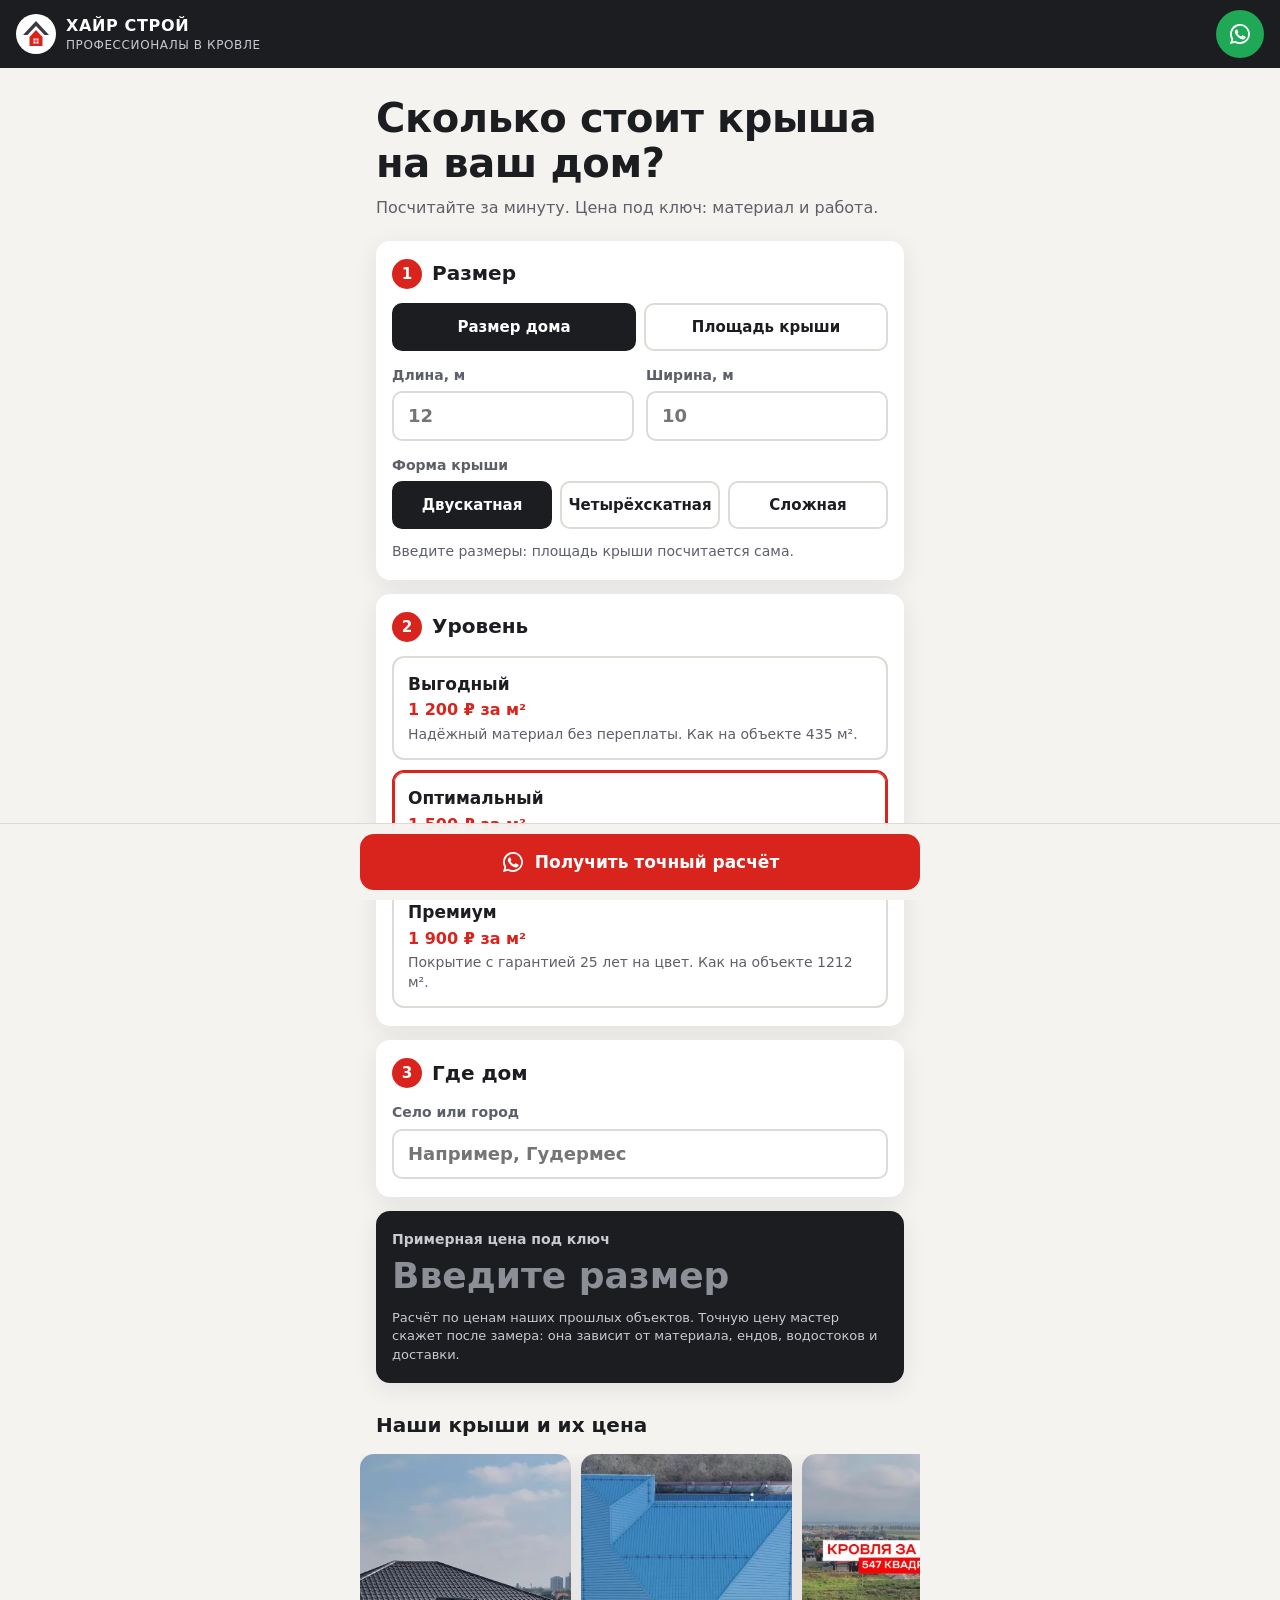
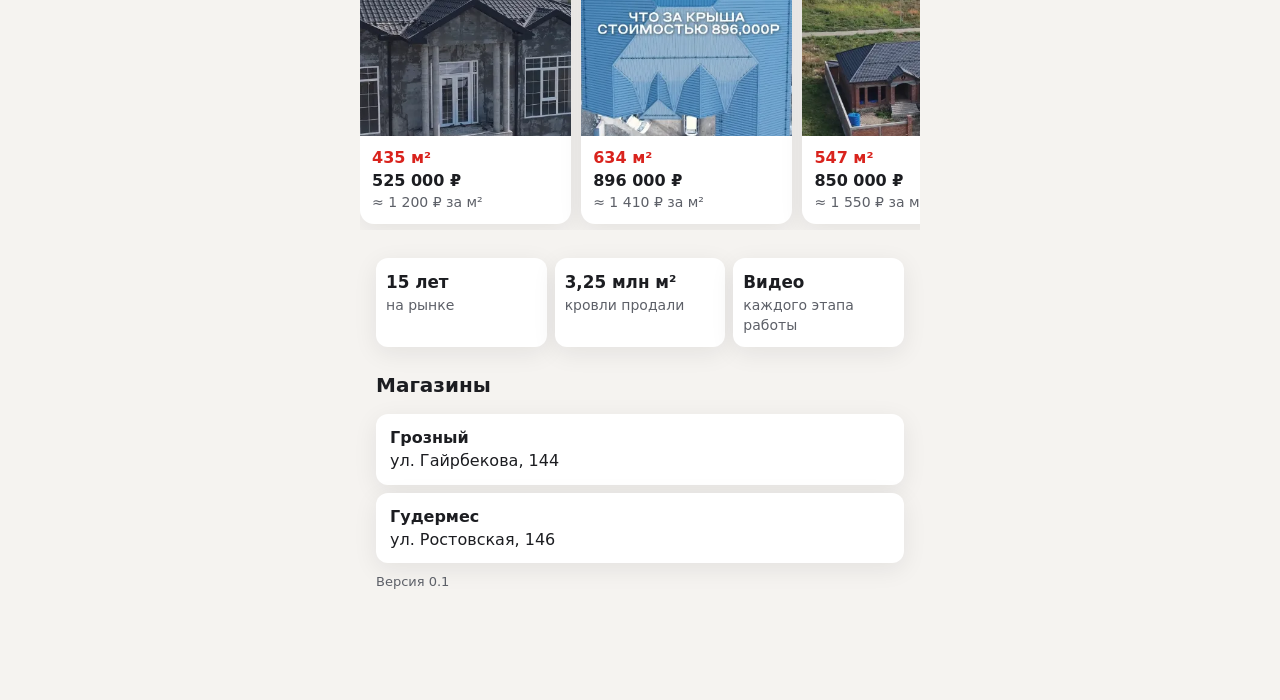
==== index.html @ 8e2d1c78 "0.1: калькулятор кровли Выложено скриптом выложить-сайт.py" ====
<!doctype html>
<html lang="ru">
<head>
<meta charset="utf-8">
<meta name="viewport" content="width=device-width, initial-scale=1, viewport-fit=cover">
<meta name="robots" content="noindex, nofollow">
<title>Сколько стоит крыша · Хайр-Строй</title>
<meta name="description" content="Посчитайте кровлю под ключ за минуту. Хайр-Строй, Грозный и Гудермес.">
<meta name="theme-color" content="#1c1d21">
<link rel="icon" href="img/znak.svg" type="image/svg+xml">
<link rel="stylesheet" href="css/tokens.css">
<link rel="stylesheet" href="css/style.css">
<script type="module" src="js/app.js"></script>
</head>
<body>
<header class="shapka">
  <a class="logo" href="https://www.instagram.com/hayrstroy/" aria-label="Хайр-Строй в Instagram">
    <img src="img/znak.svg" alt="" width="40" height="40">
    <span><b>ХАЙР СТРОЙ</b><small>профессионалы в кровле</small></span>
  </a>
  <a class="wa-mini" id="waMini" href="https://wa.me/79679550202" aria-label="Написать в WhatsApp">
    <svg viewBox="0 0 24 24" aria-hidden="true"><use href="#ikon-wa"/></svg>
  </a>
</header>

<main>
  <section class="vstup">
    <h1>Сколько стоит крыша на&nbsp;ваш дом?</h1>
    <p>Посчитайте за минуту. Цена под ключ: материал и работа.</p>
  </section>

  <section class="shag" aria-labelledby="h1s">
    <h2 id="h1s"><i>1</i> Размер</h2>
    <div class="vybor" role="radiogroup" aria-label="Что вы знаете">
      <button type="button" class="knopka-vybor" data-rezhim="dom" aria-pressed="true">Размер дома</button>
      <button type="button" class="knopka-vybor" data-rezhim="krysha" aria-pressed="false">Площадь крыши</button>
    </div>

    <div id="poDomu">
      <div class="polya">
        <label>Длина, м<input id="dlina" inputmode="decimal" autocomplete="off" placeholder="12"></label>
        <label>Ширина, м<input id="shirina" inputmode="decimal" autocomplete="off" placeholder="10"></label>
      </div>
      <p class="metka">Форма крыши</p>
      <div class="vybor tri" id="formy" role="radiogroup" aria-label="Форма крыши"></div>
    </div>

    <div id="poKryshe" hidden>
      <label>Площадь крыши, м²<input id="ploshchad" inputmode="decimal" autocomplete="off" placeholder="200"></label>
    </div>
    <p class="podskazka" id="itogM2">Введите размеры: площадь крыши посчитается сама.</p>
  </section>

  <section class="shag" aria-labelledby="h2s">
    <h2 id="h2s"><i>2</i> Уровень</h2>
    <div class="urovni" id="urovni" role="radiogroup" aria-label="Уровень кровли"></div>
  </section>

  <section class="shag" aria-labelledby="h3s">
    <h2 id="h3s"><i>3</i> Где дом</h2>
    <label>Село или город<input id="mesto" autocomplete="address-level2" placeholder="Например, Гудермес"></label>
  </section>

  <section class="itog" id="itog" aria-live="polite">
    <p class="metka">Примерная цена под ключ</p>
    <p class="summa" id="summa">Введите размер</p>
    <p class="podskazka" id="rassrochka"></p>
    <p class="melko">Расчёт по ценам наших прошлых объектов. Точную цену мастер скажет после замера: она зависит от материала, ендов, водостоков и доставки.</p>
  </section>

  <section class="obekty" aria-labelledby="hob">
    <h2 id="hob">Наши крыши и их цена</h2>
    <div class="lenta">
      <figure><img src="img/obekt-435.webp" alt="Дом с крышей 435 м²" loading="lazy" width="353" height="470"><figcaption><b>435 м²</b>525&nbsp;000&nbsp;₽<span>≈ 1&nbsp;200&nbsp;₽ за м²</span></figcaption></figure>
      <figure><img src="img/obekt-634.webp" alt="Крыша 634 м² сверху" loading="lazy" width="353" height="460"><figcaption><b>634 м²</b>896&nbsp;000&nbsp;₽<span>≈ 1&nbsp;410&nbsp;₽ за м²</span></figcaption></figure>
      <figure><img src="img/obekt-547.webp" alt="Дом с крышей 547 м²" loading="lazy" width="353" height="460"><figcaption><b>547 м²</b>850&nbsp;000&nbsp;₽<span>≈ 1&nbsp;550&nbsp;₽ за м²</span></figcaption></figure>
      <figure><img src="img/obekt-1212.webp" alt="Дом с крышей 1212 м²" loading="lazy" width="353" height="460"><figcaption><b>1212 м²</b>2&nbsp;305&nbsp;400&nbsp;₽<span>≈ 1&nbsp;900&nbsp;₽ за м²</span></figcaption></figure>
    </div>
  </section>

  <section class="o-nas">
    <ul class="fakty">
      <li><b>15 лет</b>на рынке</li>
      <li><b>3,25 млн м²</b>кровли продали</li>
      <li><b>Видео</b>каждого этапа работы</li>
    </ul>
    <h2>Магазины</h2>
    <ul class="adresa">
      <li><b>Грозный</b>ул. Гайрбекова, 144</li>
      <li><b>Гудермес</b>ул. Ростовская, 146</li>
    </ul>
    <p class="melko" id="versiya"></p>
  </section>
</main>

<div class="niz">
  <a class="glavnaya" id="waGlavnaya" href="https://wa.me/79679550202" target="_blank" rel="noopener">
    <svg viewBox="0 0 24 24" aria-hidden="true"><use href="#ikon-wa"/></svg>
    <span id="waTekst">Получить точный расчёт</span>
  </a>
</div>

<svg width="0" height="0" style="position:absolute" aria-hidden="true">
  <symbol id="ikon-wa" viewBox="0 0 24 24"><path fill="currentColor" d="M12 2a10 10 0 0 0-8.6 15.1L2 22l5-1.3A10 10 0 1 0 12 2Zm0 18.2a8.2 8.2 0 0 1-4.2-1.2l-.3-.2-3 .8.8-2.9-.2-.3A8.2 8.2 0 1 1 12 20.2Zm4.5-6.1c-.2-.1-1.5-.7-1.7-.8-.2-.1-.4-.1-.6.1l-.8 1c-.1.2-.3.2-.5.1a6.7 6.7 0 0 1-3.3-2.9c-.3-.4.2-.4.7-1.4.1-.2 0-.3 0-.4l-.8-1.8c-.2-.5-.4-.4-.6-.4h-.5a1 1 0 0 0-.7.3 3 3 0 0 0-.9 2.2 5.2 5.2 0 0 0 1.1 2.7 11.8 11.8 0 0 0 4.5 4c1.7.7 2.3.8 3.2.6a2.7 2.7 0 0 0 1.8-1.3 2.2 2.2 0 0 0 .2-1.3c-.1-.1-.3-.2-.5-.3Z"/></symbol>
</svg>
</body>
</html>
---- css/tokens.css ----
/* Все цвета, шрифты и размеры. Брендбук: docs/Брендбук Хайр-Строй.md */
:root {
  --krasnyj: #d9231d;        /* красный с логотипа: главное действие */
  --krasnyj-temnee: #b51b16;
  --grafit: #1c1d21;         /* тёмный с логотипа: текст и шапка */
  --seryj: #5d6068;
  --liniya: #dedbd6;
  --fon: #f5f3f0;
  --belyj: #ffffff;
  --wa: #1fa855;             /* только знак WhatsApp */

  --shrift: system-ui, -apple-system, "Segoe UI", Roboto, Arial, sans-serif;
  --r-tekst: 1rem;
  --r-melko: 0.875rem;
  --r-h1: clamp(1.75rem, 7vw, 2.5rem);
  --r-h2: 1.25rem;
  --r-summa: clamp(1.6rem, 7.5vw, 2.25rem);

  --otstup: 16px;
  --radius: 14px;
  --palec: 48px;             /* кнопки и поля не ниже 44 точек */
  --shirina: 560px;
  --ten: 0 6px 24px rgb(28 29 33 / 0.08);
}
---- css/style.css ----
* { box-sizing: border-box; margin: 0; }
html { -webkit-text-size-adjust: 100%; }
body {
  font: var(--r-tekst)/1.45 var(--shrift);
  color: var(--grafit);
  background: var(--fon);
  padding-bottom: calc(96px + env(safe-area-inset-bottom));
}
main { max-width: var(--shirina); margin: 0 auto; padding: 0 var(--otstup); }
img { display: block; max-width: 100%; height: auto; }
button, input { font: inherit; color: inherit; }
svg { width: 24px; height: 24px; flex: none; }

.shapka {
  display: flex; align-items: center; justify-content: space-between; gap: 12px;
  padding: 10px var(--otstup); background: var(--grafit); color: var(--belyj);
}
.logo { display: flex; align-items: center; gap: 10px; color: inherit; text-decoration: none; min-height: var(--palec); }
.logo img { background: var(--belyj); border-radius: 50%; padding: 4px; }
.logo b { display: block; letter-spacing: 0.04em; color: var(--belyj); }
.logo small { display: block; font-size: 0.75rem; color: #c9cad0; text-transform: uppercase; letter-spacing: 0.05em; }
.wa-mini {
  display: grid; place-items: center; width: var(--palec); height: var(--palec);
  border-radius: 50%; background: var(--wa); color: var(--belyj);
}

.vstup { padding: 28px 0 8px; }
h1 { font-size: var(--r-h1); line-height: 1.12; letter-spacing: -0.01em; }
.vstup p { margin-top: 10px; color: var(--seryj); }
h2 { font-size: var(--r-h2); display: flex; align-items: center; gap: 10px; margin-bottom: 14px; }
h2 i {
  font-style: normal; display: grid; place-items: center; width: 30px; height: 30px;
  border-radius: 50%; background: var(--krasnyj); color: var(--belyj); font-size: 0.95rem;
}

.shag, .itog {
  background: var(--belyj); border-radius: var(--radius); padding: 18px var(--otstup);
  margin-top: 14px; box-shadow: var(--ten);
}
label { display: block; font-size: var(--r-melko); color: var(--seryj); font-weight: 600; }
input {
  display: block; width: 100%; margin-top: 6px; min-height: var(--palec);
  padding: 10px 14px; font-size: 1.125rem; font-weight: 600;
  border: 2px solid var(--liniya); border-radius: 10px; background: var(--belyj);
}
input:focus { outline: none; border-color: var(--grafit); }
.polya { display: grid; grid-template-columns: 1fr 1fr; gap: 12px; }
.metka { font-size: var(--r-melko); color: var(--seryj); font-weight: 600; margin: 14px 0 6px; }
.podskazka { margin-top: 12px; font-size: var(--r-melko); color: var(--seryj); }
.melko { margin-top: 10px; font-size: 0.8125rem; color: var(--seryj); }

.vybor { display: grid; grid-template-columns: 1fr 1fr; gap: 8px; margin-bottom: 14px; }
.vybor.tri { grid-template-columns: repeat(3, minmax(0, 1fr)); margin-bottom: 0; }
.vybor .knopka-vybor { min-width: 0; hyphens: auto; overflow-wrap: anywhere; line-height: 1.2; }
@media (max-width: 360px) { .vybor.tri .knopka-vybor { font-size: 0.8125rem; } }
.knopka-vybor {
  min-height: var(--palec); padding: 8px 6px; border-radius: 10px; cursor: pointer;
  border: 2px solid var(--liniya); background: var(--belyj); font-weight: 600; font-size: 0.9375rem;
}
.knopka-vybor[aria-pressed="true"] { border-color: var(--grafit); background: var(--grafit); color: var(--belyj); }

.urovni { display: grid; gap: 10px; }
.uroven {
  text-align: left; padding: 14px; border-radius: 12px; cursor: pointer;
  border: 2px solid var(--liniya); background: var(--belyj); display: grid; gap: 2px;
}
.uroven b { font-size: 1.0625rem; }
.uroven .cena { font-weight: 700; color: var(--krasnyj); }
.uroven span:last-child { font-size: var(--r-melko); color: var(--seryj); }
.uroven[aria-pressed="true"] { border-color: var(--krasnyj); box-shadow: inset 0 0 0 1px var(--krasnyj); }

.itog { background: var(--grafit); color: var(--belyj); }
.itog .metka, .itog .podskazka, .itog .melko { color: #c9cad0; }
.itog .metka { margin-top: 0; }
.summa { font-size: var(--r-summa); font-weight: 800; line-height: 1.15; margin-top: 4px; }
.itog.gotovo .summa { color: var(--belyj); }
.itog:not(.gotovo) .summa { color: #8d8f97; }

.obekty { margin-top: 28px; }
.lenta {
  display: grid; grid-auto-flow: column; grid-auto-columns: 62%; gap: 10px;
  overflow-x: auto; scroll-snap-type: x mandatory; padding-bottom: 6px;
  margin: 0 calc(-1 * var(--otstup)); padding-left: var(--otstup); padding-right: var(--otstup);
}
.lenta figure { scroll-snap-align: start; background: var(--belyj); border-radius: var(--radius); overflow: hidden; box-shadow: var(--ten); }
.lenta img { width: 100%; aspect-ratio: 3 / 4; object-fit: cover; }
.lenta figcaption { padding: 10px 12px 12px; font-weight: 700; }
.lenta figcaption b { display: block; color: var(--krasnyj); }
.lenta figcaption span { display: block; font-weight: 500; font-size: var(--r-melko); color: var(--seryj); }

.o-nas { margin: 28px 0 12px; }
.fakty { list-style: none; padding: 0; display: grid; grid-template-columns: repeat(3, 1fr); gap: 8px; margin-bottom: 24px; }
.fakty li { background: var(--belyj); border-radius: 12px; padding: 12px 10px; font-size: var(--r-melko); color: var(--seryj); box-shadow: var(--ten); }
.fakty b { display: block; font-size: 1.05rem; color: var(--grafit); }
.adresa { list-style: none; padding: 0; display: grid; gap: 8px; }
.adresa li { background: var(--belyj); border-radius: 12px; padding: 12px 14px; box-shadow: var(--ten); }
.adresa b { display: block; }

.niz {
  position: fixed; left: 0; right: 0; bottom: 0; z-index: 5;
  padding: 10px var(--otstup) calc(10px + env(safe-area-inset-bottom));
  background: rgb(245 243 240 / 0.94); backdrop-filter: blur(8px);
  border-top: 1px solid var(--liniya);
}
.glavnaya {
  display: flex; align-items: center; justify-content: center; gap: 10px;
  max-width: var(--shirina); margin: 0 auto; min-height: 56px; border-radius: 14px;
  background: var(--krasnyj); color: var(--belyj); font-weight: 700; font-size: 1.0625rem;
  text-decoration: none; transition: background 0.15s;
}
.glavnaya:active { background: var(--krasnyj-temnee); }
@media (hover: hover) { .glavnaya:hover { background: var(--krasnyj-temnee); } }
:focus-visible { outline: 3px solid var(--krasnyj); outline-offset: 2px; }
@media (prefers-reduced-motion: reduce) { * { transition: none !important; scroll-behavior: auto !important; } }
@media (min-width: 768px) { .lenta { grid-auto-columns: 40%; } }
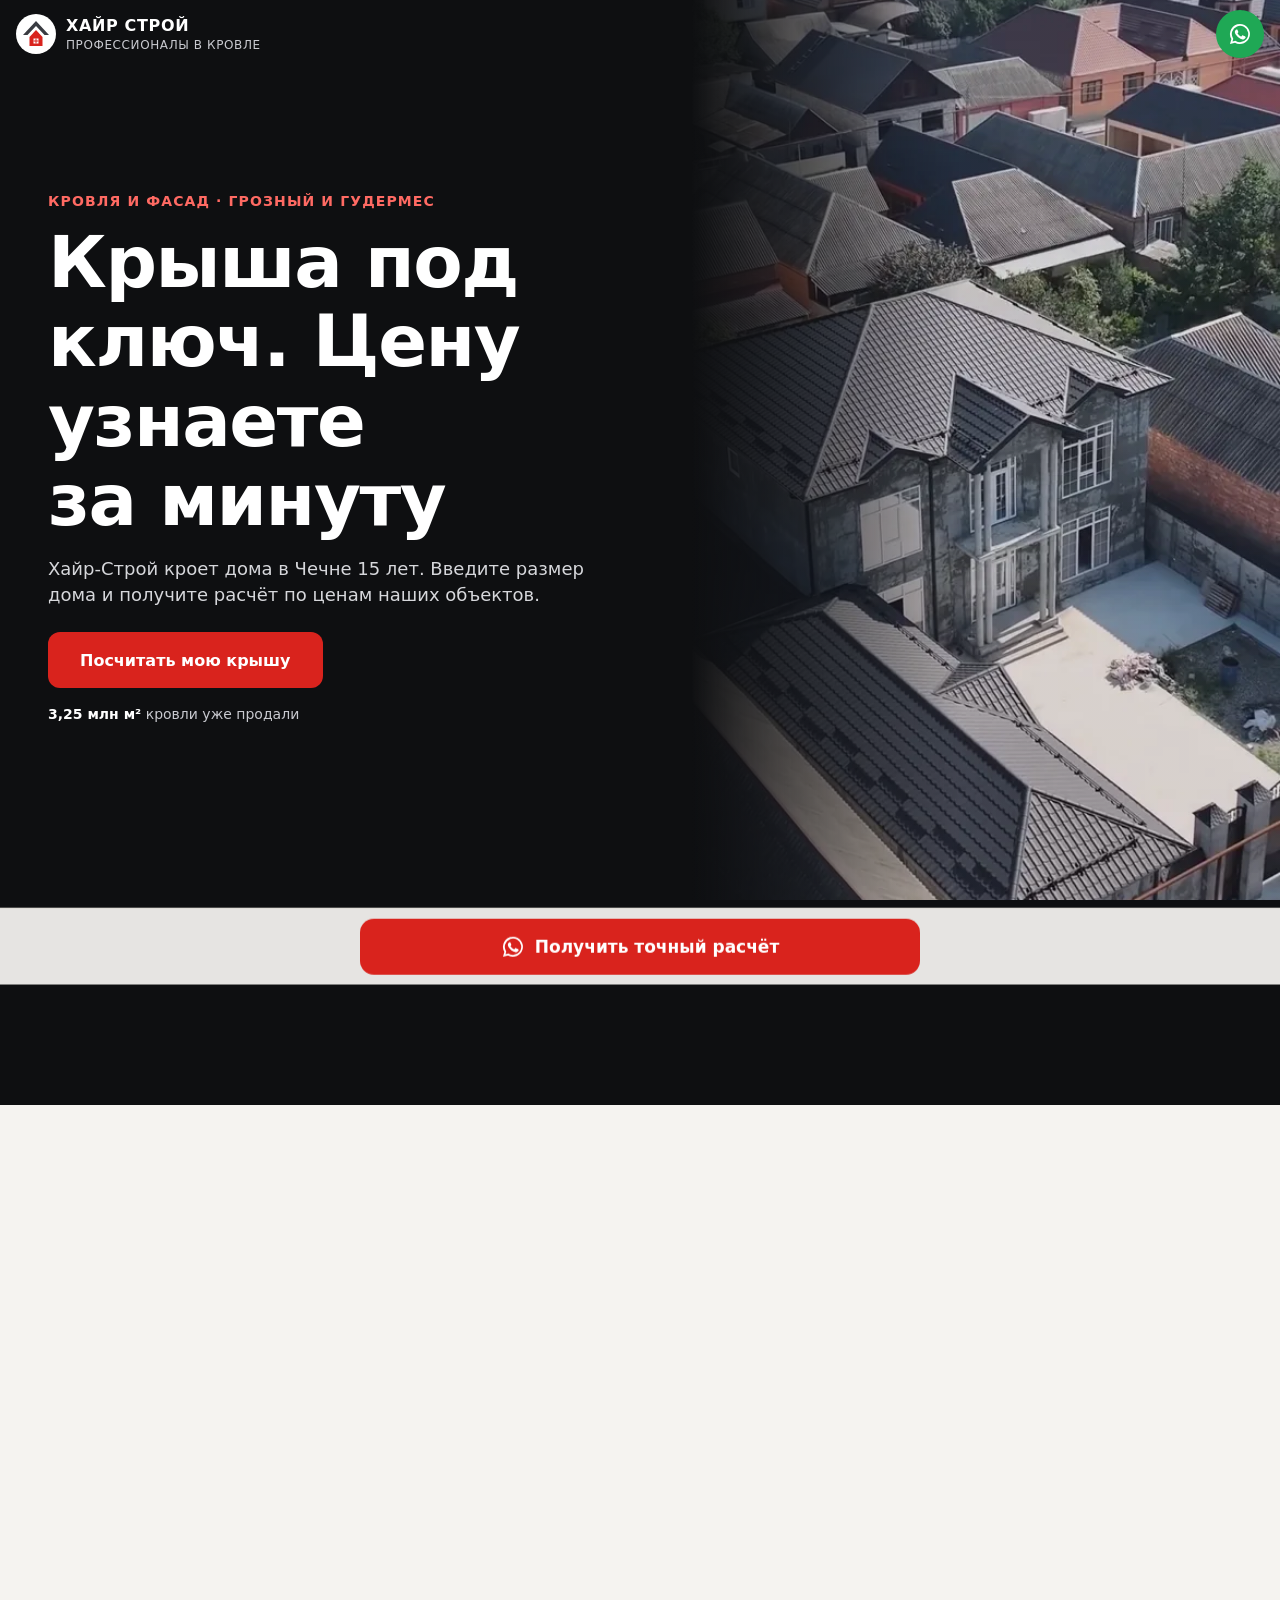
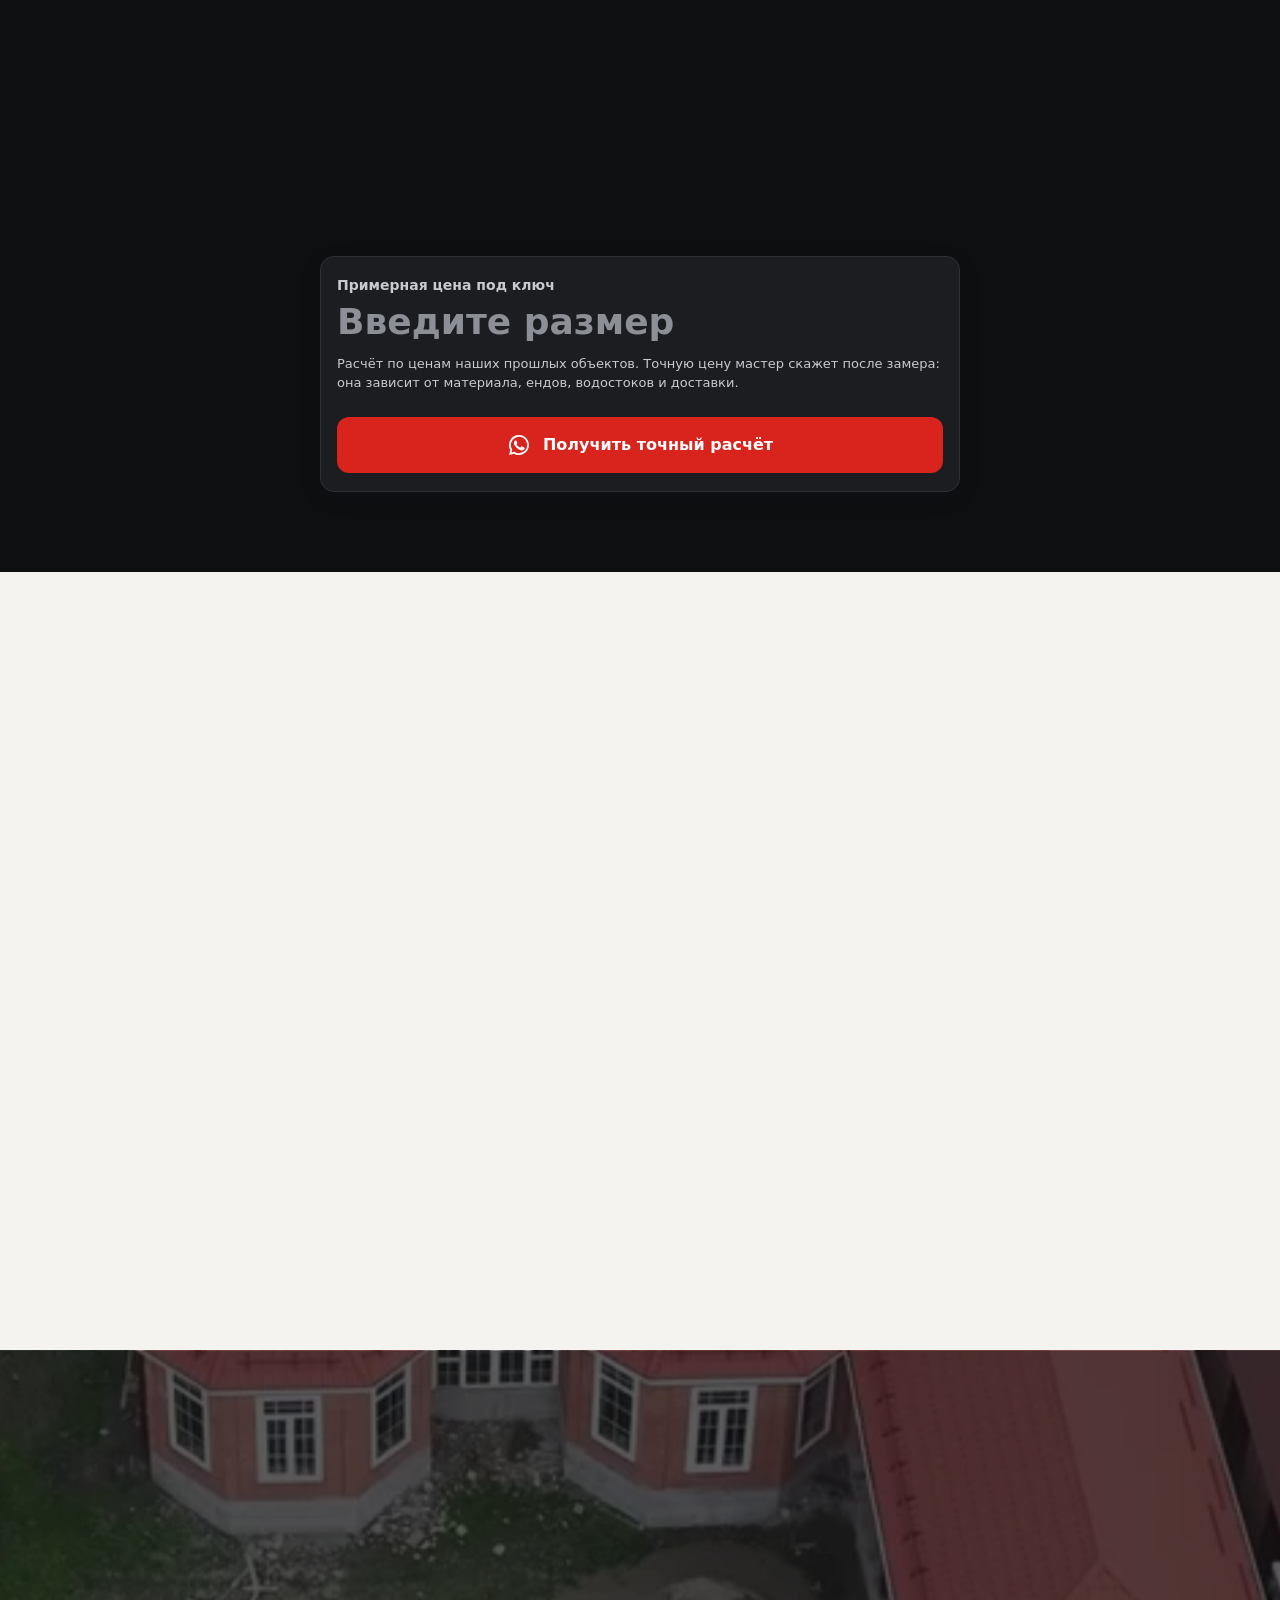
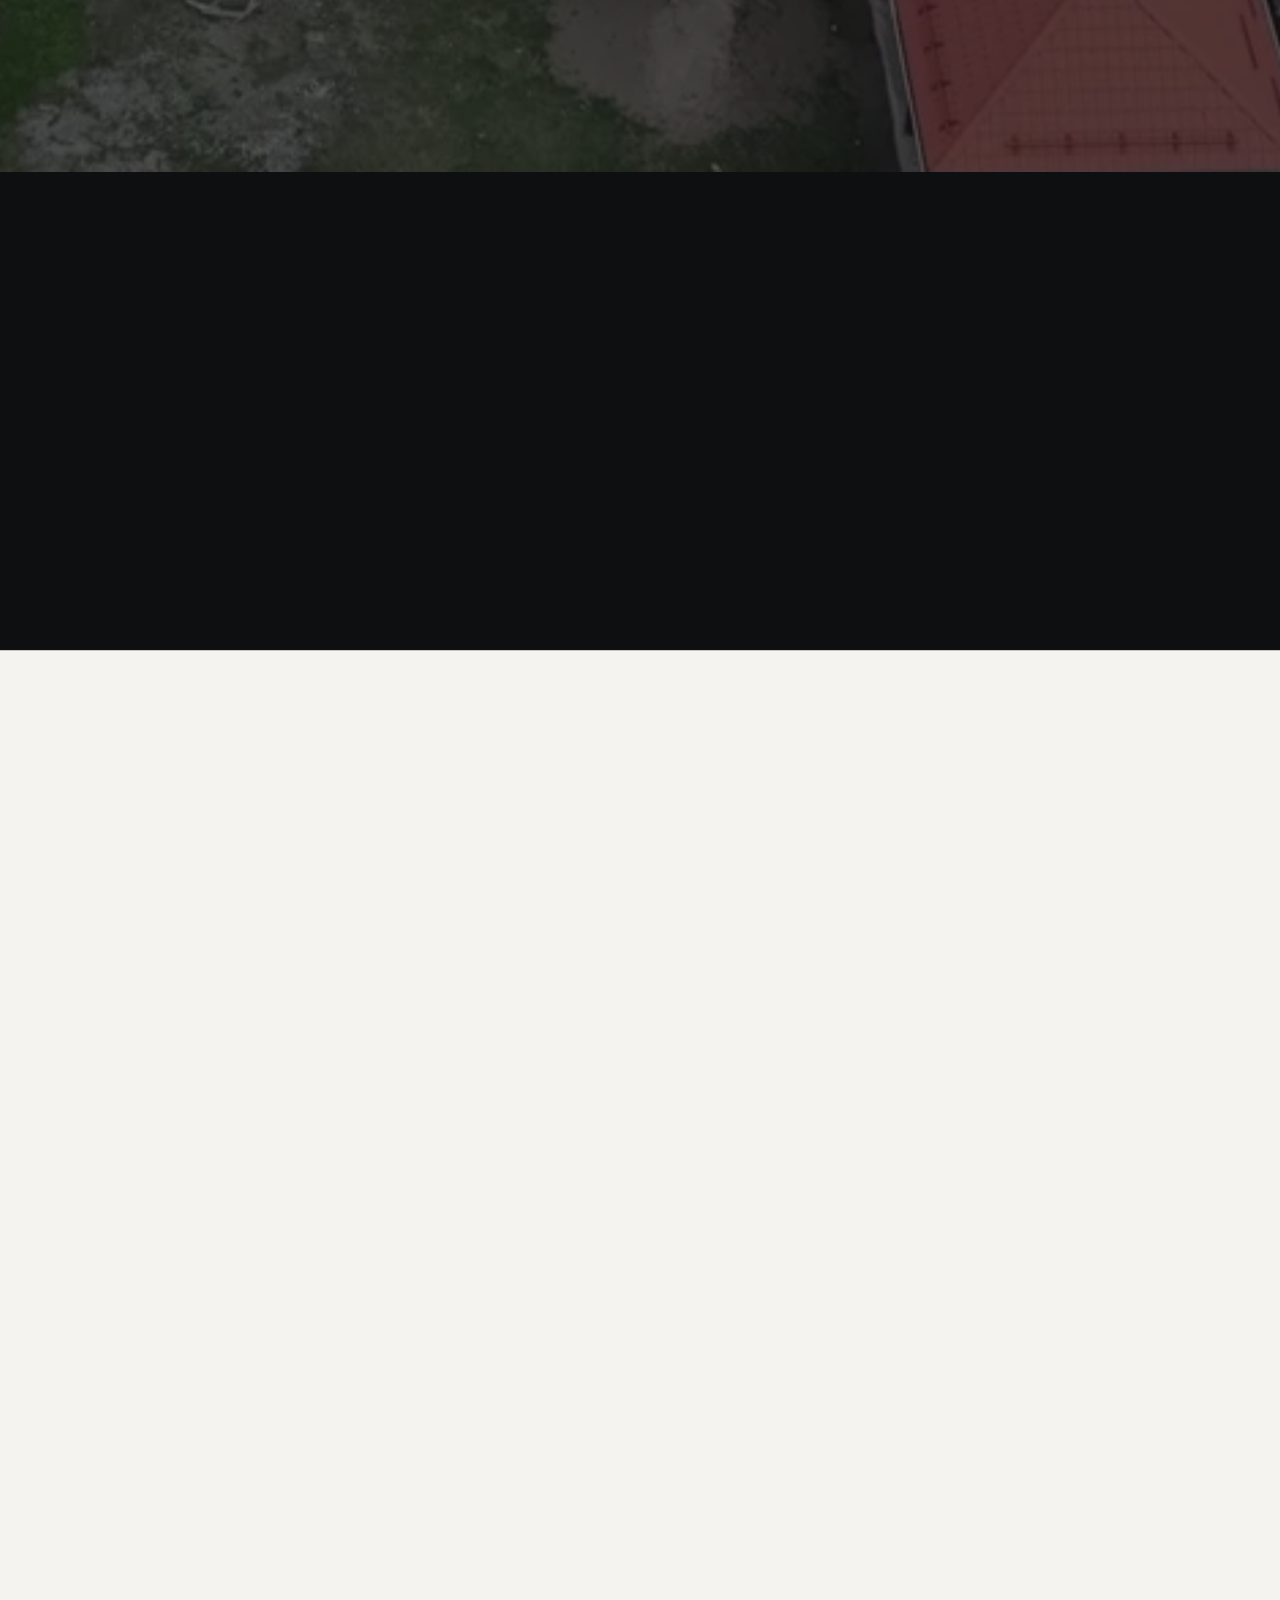
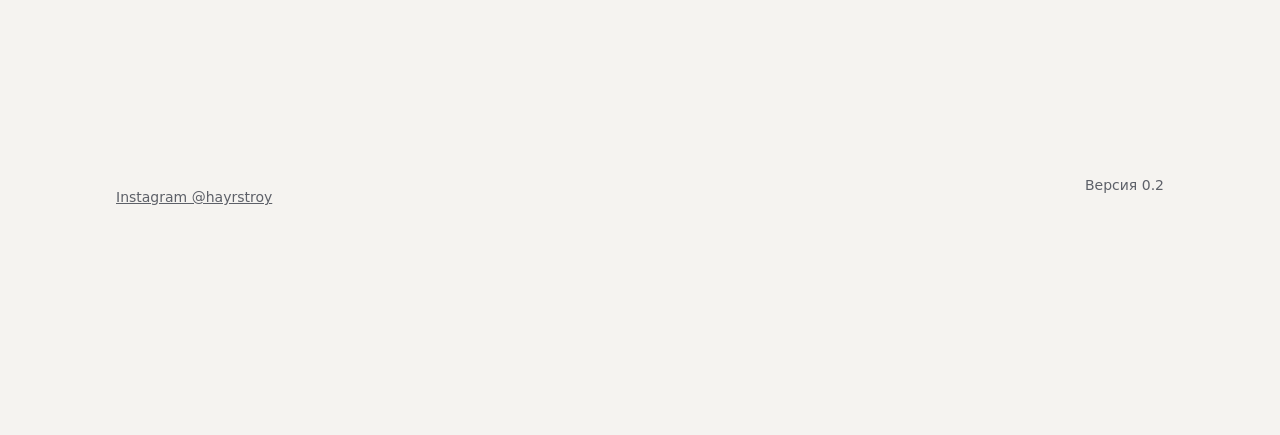
==== commit b24bda27: "0.2: лендинг с видео и движением Выложено скриптом выложить-сайт.py" ====
--- a/index.html
+++ b/index.html
@@ -4,96 +4,177 @@
 <meta charset="utf-8">
 <meta name="viewport" content="width=device-width, initial-scale=1, viewport-fit=cover">
 <meta name="robots" content="noindex, nofollow">
-<title>Сколько стоит крыша · Хайр-Строй</title>
-<meta name="description" content="Посчитайте кровлю под ключ за минуту. Хайр-Строй, Грозный и Гудермес.">
-<meta name="theme-color" content="#1c1d21">
+<title>Крыша под ключ в Чечне · Хайр-Строй</title>
+<meta name="description" content="Кровля под ключ от Хайр-Строй. Посчитайте цену крыши за минуту по ценам наших объектов. Грозный и Гудермес.">
+<meta property="og:title" content="Крыша под ключ. Цену узнаете за минуту">
+<meta property="og:description" content="Хайр-Строй: кровля и фасад, 15 лет на рынке. Расчёт крыши онлайн.">
+<meta property="og:image" content="img/hero.webp">
+<meta name="theme-color" content="#16171a">
 <link rel="icon" href="img/znak.svg" type="image/svg+xml">
+<link rel="preload" as="image" href="img/hero.webp">
 <link rel="stylesheet" href="css/tokens.css">
 <link rel="stylesheet" href="css/style.css">
+<link rel="stylesheet" href="css/landing.css">
 <script type="module" src="js/app.js"></script>
+<script type="module" src="js/motion.js"></script>
 </head>
 <body>
-<header class="shapka">
-  <a class="logo" href="https://www.instagram.com/hayrstroy/" aria-label="Хайр-Строй в Instagram">
+<a class="k-soderzhaniyu" href="#raschet">К расчёту крыши</a>
+<header class="shapka" id="shapka">
+  <a class="logo" href="#top" aria-label="Хайр-Строй, наверх">
     <img src="img/znak.svg" alt="" width="40" height="40">
     <span><b>ХАЙР СТРОЙ</b><small>профессионалы в кровле</small></span>
   </a>
-  <a class="wa-mini" id="waMini" href="https://wa.me/79679550202" aria-label="Написать в WhatsApp">
+  <a class="wa-mini" href="https://wa.me/79679550202" target="_blank" rel="noopener" aria-label="Написать в WhatsApp">
     <svg viewBox="0 0 24 24" aria-hidden="true"><use href="#ikon-wa"/></svg>
   </a>
 </header>
 
-<main>
-  <section class="vstup">
-    <h1>Сколько стоит крыша на&nbsp;ваш дом?</h1>
-    <p>Посчитайте за минуту. Цена под ключ: материал и работа.</p>
-  </section>
-
-  <section class="shag" aria-labelledby="h1s">
-    <h2 id="h1s"><i>1</i> Размер</h2>
-    <div class="vybor" role="radiogroup" aria-label="Что вы знаете">
-      <button type="button" class="knopka-vybor" data-rezhim="dom" aria-pressed="true">Размер дома</button>
-      <button type="button" class="knopka-vybor" data-rezhim="krysha" aria-pressed="false">Площадь крыши</button>
+<main id="top">
+  <section class="geroj" id="geroj">
+    <div class="geroj-media" data-geroj-media>
+      <video data-auto src="video/hero.mp4" poster="img/hero.webp" autoplay muted loop playsinline preload="auto" aria-hidden="true"></video>
     </div>
-
-    <div id="poDomu">
-      <div class="polya">
-        <label>Длина, м<input id="dlina" inputmode="decimal" autocomplete="off" placeholder="12"></label>
-        <label>Ширина, м<input id="shirina" inputmode="decimal" autocomplete="off" placeholder="10"></label>
-      </div>
-      <p class="metka">Форма крыши</p>
-      <div class="vybor tri" id="formy" role="radiogroup" aria-label="Форма крыши"></div>
-    </div>
-
-    <div id="poKryshe" hidden>
-      <label>Площадь крыши, м²<input id="ploshchad" inputmode="decimal" autocomplete="off" placeholder="200"></label>
-    </div>
-    <p class="podskazka" id="itogM2">Введите размеры: площадь крыши посчитается сама.</p>
-  </section>
-
-  <section class="shag" aria-labelledby="h2s">
-    <h2 id="h2s"><i>2</i> Уровень</h2>
-    <div class="urovni" id="urovni" role="radiogroup" aria-label="Уровень кровли"></div>
-  </section>
-
-  <section class="shag" aria-labelledby="h3s">
-    <h2 id="h3s"><i>3</i> Где дом</h2>
-    <label>Село или город<input id="mesto" autocomplete="address-level2" placeholder="Например, Гудермес"></label>
-  </section>
-
-  <section class="itog" id="itog" aria-live="polite">
-    <p class="metka">Примерная цена под ключ</p>
-    <p class="summa" id="summa">Введите размер</p>
-    <p class="podskazka" id="rassrochka"></p>
-    <p class="melko">Расчёт по ценам наших прошлых объектов. Точную цену мастер скажет после замера: она зависит от материала, ендов, водостоков и доставки.</p>
-  </section>
-
-  <section class="obekty" aria-labelledby="hob">
-    <h2 id="hob">Наши крыши и их цена</h2>
-    <div class="lenta">
-      <figure><img src="img/obekt-435.webp" alt="Дом с крышей 435 м²" loading="lazy" width="353" height="470"><figcaption><b>435 м²</b>525&nbsp;000&nbsp;₽<span>≈ 1&nbsp;200&nbsp;₽ за м²</span></figcaption></figure>
-      <figure><img src="img/obekt-634.webp" alt="Крыша 634 м² сверху" loading="lazy" width="353" height="460"><figcaption><b>634 м²</b>896&nbsp;000&nbsp;₽<span>≈ 1&nbsp;410&nbsp;₽ за м²</span></figcaption></figure>
-      <figure><img src="img/obekt-547.webp" alt="Дом с крышей 547 м²" loading="lazy" width="353" height="460"><figcaption><b>547 м²</b>850&nbsp;000&nbsp;₽<span>≈ 1&nbsp;550&nbsp;₽ за м²</span></figcaption></figure>
-      <figure><img src="img/obekt-1212.webp" alt="Дом с крышей 1212 м²" loading="lazy" width="353" height="460"><figcaption><b>1212 м²</b>2&nbsp;305&nbsp;400&nbsp;₽<span>≈ 1&nbsp;900&nbsp;₽ за м²</span></figcaption></figure>
+    <div class="geroj-tekst" data-geroj-tekst>
+      <p class="nadzag">Кровля и фасад · Грозный и Гудермес</p>
+      <h1>Крыша под ключ. Цену узнаете за&nbsp;минуту</h1>
+      <p class="podzag">Хайр-Строй кроет дома в Чечне 15 лет. Введите размер дома и получите расчёт по ценам наших объектов.</p>
+      <a class="knopka-glavnaya" href="#raschet">Посчитать мою крышу</a>
+      <p class="dokaz"><b>3,25 млн м²</b> кровли уже продали</p>
     </div>
   </section>
 
-  <section class="o-nas">
-    <ul class="fakty">
-      <li><b>15 лет</b>на рынке</li>
-      <li><b>3,25 млн м²</b>кровли продали</li>
-      <li><b>Видео</b>каждого этапа работы</li>
+  <section class="cifry" aria-label="Хайр-Строй в цифрах">
+    <div class="ryad">
+      <p data-r><b data-schet="15">15</b><span>лет на рынке</span></p>
+      <p data-r><b data-schet="3.25" data-drob="2">3,25</b><span>млн м² кровли продали</span></p>
+      <p data-r><b data-schet="2">2</b><span>магазина: Грозный и Гудермес</span></p>
+    </div>
+  </section>
+
+  <section class="blok pochemu">
+    <div class="pochemu-tekst">
+      <p class="nadzag" data-r>Честная цена</p>
+      <h2 data-r>Дешёвая черепица часто выходит дороже</h2>
+      <p data-r>Цена ниже рынка на 30-50 ₽ за м² ещё не выгода. Часто разницу прячут в комплектующих: коньки, ендовы, планки, саморезы. В смете всё равно выходит больше.</p>
+      <p data-r>Мы считаем крышу целиком: материал, комплектующие и работу. Элементы делаем на своём оборудовании, от листа металла до готового изделия.</p>
+    </div>
+    <figure class="pochemu-video" data-r>
+      <video data-auto src="video/ceh.mp4" poster="img/ceh.webp" muted loop playsinline preload="none" aria-label="Изготовление элементов кровли"></video>
+    </figure>
+  </section>
+
+  <section class="blok vygody" aria-labelledby="hvyg">
+    <h2 id="hvyg" data-r>Что вы получаете</h2>
+    <ul class="kartochki">
+      <li data-r><b>Цена сразу</b>Расчёт на этой странице за минуту. Не нужно ждать ответа в директе.</li>
+      <li data-r><b>Видео каждого этапа</b>Дом под контролем, даже если вы далеко. Крыша под ключ от начала до конца.</li>
+      <li data-r><b>Материал вживую</b>Приходите в магазин в Грозном или Гудермесе и посмотрите покрытие своими глазами.</li>
+      <li data-r><b>Рассрочка</b>Можно платить частями. Условия скажет менеджер.</li>
     </ul>
-    <h2>Магазины</h2>
+  </section>
+
+  <section class="raschet" id="raschet" aria-labelledby="hras">
+    <div class="raschet-vnutri">
+      <p class="nadzag" data-r>Расчёт онлайн</p>
+      <h2 id="hras" class="bolshoj" data-r>Сколько стоит крыша на&nbsp;ваш дом?</h2>
+      <p class="podzag" data-r>Цена под ключ: материал и работа.</p>
+
+      <div class="shag" data-r>
+        <h3><i>1</i> Размер</h3>
+        <div class="vybor" role="radiogroup" aria-label="Что вы знаете">
+          <button type="button" class="knopka-vybor" data-rezhim="dom" aria-pressed="true">Размер дома</button>
+          <button type="button" class="knopka-vybor" data-rezhim="krysha" aria-pressed="false">Площадь крыши</button>
+        </div>
+        <div id="poDomu">
+          <div class="polya">
+            <label>Длина, м<input id="dlina" inputmode="decimal" autocomplete="off" placeholder="12"></label>
+            <label>Ширина, м<input id="shirina" inputmode="decimal" autocomplete="off" placeholder="10"></label>
+          </div>
+          <p class="metka">Форма крыши</p>
+          <div class="vybor tri" id="formy" role="radiogroup" aria-label="Форма крыши"></div>
+        </div>
+        <div id="poKryshe" hidden>
+          <label>Площадь крыши, м²<input id="ploshchad" inputmode="decimal" autocomplete="off" placeholder="200"></label>
+        </div>
+        <p class="podskazka" id="itogM2">Введите размеры: площадь крыши посчитается сама.</p>
+      </div>
+
+      <div class="shag" data-r>
+        <h3><i>2</i> Уровень</h3>
+        <div class="urovni" id="urovni" role="radiogroup" aria-label="Уровень кровли"></div>
+      </div>
+
+      <div class="shag" data-r>
+        <h3><i>3</i> Где дом</h3>
+        <label>Село или город<input id="mesto" autocomplete="address-level2" placeholder="Например, Гудермес"></label>
+      </div>
+
+      <div class="itog" id="itog" aria-live="polite">
+        <p class="metka">Примерная цена под ключ</p>
+        <p class="summa" id="summa">Введите размер</p>
+        <p class="podskazka" id="rassrochka"></p>
+        <p class="melko">Расчёт по ценам наших прошлых объектов. Точную цену мастер скажет после замера: она зависит от материала, ендов, водостоков и доставки.</p>
+        <a class="knopka-glavnaya wa" id="waItog" href="https://wa.me/79679550202" target="_blank" rel="noopener">
+          <svg viewBox="0 0 24 24" aria-hidden="true"><use href="#ikon-wa"/></svg><span>Получить точный расчёт</span>
+        </a>
+      </div>
+    </div>
+  </section>
+
+  <section class="blok obekty" aria-labelledby="hob">
+    <p class="nadzag" data-r>Наши объекты</p>
+    <h2 id="hob" data-r>Реальные крыши и их цена</h2>
+    <div class="lenta">
+      <figure data-r><div class="ramka"><video data-auto src="video/v-435.mp4" poster="img/v-435.webp" muted loop playsinline preload="none" aria-label="Крыша 435 м² с дрона"></video></div><figcaption><b>435 м²</b>525&nbsp;000&nbsp;₽<span>≈ 1&nbsp;200&nbsp;₽ за м², сложная геометрия</span></figcaption></figure>
+      <figure data-r><div class="ramka"><img src="img/obekt-634.webp" alt="Крыша 634 м² сверху" loading="lazy" width="353" height="460"></div><figcaption><b>634 м²</b>896&nbsp;000&nbsp;₽<span>≈ 1&nbsp;410&nbsp;₽ за м²</span></figcaption></figure>
+      <figure data-r><div class="ramka"><video data-auto src="video/v-547.mp4" poster="img/v-547.webp" muted loop playsinline preload="none" aria-label="Крыша 547 м² с дрона"></video></div><figcaption><b>547 м²</b>850&nbsp;000&nbsp;₽<span>≈ 1&nbsp;550&nbsp;₽ за м², под ключ</span></figcaption></figure>
+      <figure data-r><div class="ramka"><video data-auto src="video/v-1212.mp4" poster="img/v-1212.webp" muted loop playsinline preload="none" aria-label="Крыша 1212 м² с дрона"></video></div><figcaption><b>1212 м²</b>2&nbsp;305&nbsp;400&nbsp;₽<span>≈ 1&nbsp;900&nbsp;₽ за м², гарантия 25 лет на цвет</span></figcaption></figure>
+    </div>
+  </section>
+
+  <section class="kak" aria-labelledby="hkak">
+    <div class="kak-media" data-par>
+      <video data-auto src="video/krysha.mp4" poster="img/krysha.webp" muted loop playsinline preload="none" aria-hidden="true"></video>
+    </div>
+    <div class="kak-tekst">
+      <h2 id="hkak" data-r>Как мы работаем</h2>
+      <ol>
+        <li data-r><b>Расчёт</b>Вы считаете крышу здесь и отправляете заявку в WhatsApp.</li>
+        <li data-r><b>Замер и смета</b>Мастер уточняет размеры и даёт точную цену.</li>
+        <li data-r><b>Монтаж с видеоотчётом</b>Кроем под ключ и присылаем видео каждого этапа.</li>
+      </ol>
+    </div>
+  </section>
+
+  <section class="blok voprosy" aria-labelledby="hvop">
+    <h2 id="hvop" data-r>Вопросы и ответы</h2>
+    <details data-r><summary>Сколько стоит крыша?</summary><p>Зависит от площади и материала. На наших объектах выходило от 1&nbsp;200 до 1&nbsp;900&nbsp;₽ за м² под ключ. Посчитайте свою крышу выше.</p></details>
+    <details data-r><summary>Почему расчёт примерный?</summary><p>Точную цену меняют ендовы, примыкания, водостоки и доставка. Их мастер видит на замере.</p></details>
+    <details data-r><summary>Есть рассрочка?</summary><p>Да. Условия скажет менеджер в WhatsApp.</p></details>
+    <details data-r><summary>Доставляете материал?</summary><p>Да. Цену и срок доставки до вашего дома скажет менеджер.</p></details>
+    <details data-r><summary>Какая гарантия?</summary><p>Зависит от покрытия. Например, на премиальное покрытие гарантия 25 лет, в том числе на цвет. Срок для вашего материала скажет менеджер.</p></details>
+    <details data-r><summary>Я живу далеко. Как следить за стройкой?</summary><p>Мы присылаем видео каждого этапа, от начала до готовой крыши.</p></details>
+    <details data-r><summary>Где посмотреть материал?</summary><p>В наших магазинах: Грозный, ул. Гайрбекова, 144 и Гудермес, ул. Ростовская, 146.</p></details>
+    <details data-r><summary>Как получить точную смету?</summary><p>Пришлите в WhatsApp проект, размеры или фото дома. Мы сделаем расчёт.</p></details>
+  </section>
+
+  <section class="final" aria-labelledby="hfin">
+    <h2 id="hfin" class="bolshoj" data-r>Узнайте цену своей крыши сегодня</h2>
+    <a class="knopka-glavnaya" href="#raschet" data-r>Посчитать мою крышу</a>
     <ul class="adresa">
-      <li><b>Грозный</b>ул. Гайрбекова, 144</li>
-      <li><b>Гудермес</b>ул. Ростовская, 146</li>
+      <li data-r><b>Грозный</b>ул. Гайрбекова, 144</li>
+      <li data-r><b>Гудермес</b>ул. Ростовская, 146</li>
     </ul>
-    <p class="melko" id="versiya"></p>
   </section>
 </main>
 
-<div class="niz">
+<footer class="podval">
+  <a href="https://www.instagram.com/hayrstroy/" target="_blank" rel="noopener">Instagram @hayrstroy</a>
+  <span id="versiya"></span>
+</footer>
+
+<div class="niz" id="niz">
   <a class="glavnaya" id="waGlavnaya" href="https://wa.me/79679550202" target="_blank" rel="noopener">
     <svg viewBox="0 0 24 24" aria-hidden="true"><use href="#ikon-wa"/></svg>
     <span id="waTekst">Получить точный расчёт</span>
--- a/css/tokens.css
+++ b/css/tokens.css
@@ -7,7 +7,9 @@
   --liniya: #dedbd6;
   --fon: #f5f3f0;
   --belyj: #ffffff;
-  --wa: #1fa855;             /* только знак WhatsApp */
+  --chernyj: #0e0f11;        /* фон видео-разделов */
+  --krivaya: cubic-bezier(0.22, 1, 0.36, 1);
+  --wa: #1fa855;            /* только знак WhatsApp */
 
   --shrift: system-ui, -apple-system, "Segoe UI", Roboto, Arial, sans-serif;
   --r-tekst: 1rem;
--- a/css/landing.css
+++ b/css/landing.css
@@ -0,0 +1,129 @@
+/* Лендинг вокруг калькулятора. Цвета и размеры: css/tokens.css */
+html { scroll-behavior: smooth; scroll-padding-top: 72px; }
+body { background: var(--fon); }
+main { max-width: none; padding: 0; }
+h1, h2, h3 { text-wrap: balance; }
+p, li, summary { text-wrap: pretty; }
+
+.k-soderzhaniyu { position: absolute; left: 8px; top: -60px; z-index: 20; padding: 12px 16px; background: var(--belyj); border-radius: 10px; }
+.k-soderzhaniyu:focus { top: 8px; }
+
+.shapka { position: fixed; inset: 0 0 auto; z-index: 10; background: transparent; transition: background 0.3s; }
+.shapka.temnaya { background: rgb(22 23 26 / 0.92); }
+
+.nadzag { font-size: 14px; font-weight: 700; letter-spacing: 0.08em; text-transform: uppercase; color: var(--krasnyj); margin-bottom: 12px; }
+.podzag { font-size: 18px; color: var(--seryj); margin-top: 16px; max-width: 560px; }
+
+.knopka-glavnaya {
+  display: inline-flex; align-items: center; justify-content: center; gap: 12px;
+  min-height: 56px; padding: 0 32px; margin-top: 24px; border-radius: 12px;
+  background: var(--krasnyj); color: var(--belyj); font-weight: 700; font-size: 16px; text-decoration: none;
+  transition: background 0.25s, transform 0.5s var(--krivaya);
+}
+.knopka-glavnaya:hover { background: var(--krasnyj-temnee); transform: translateY(-2px); }
+.knopka-glavnaya:active { transform: scale(0.98); }
+
+/* Первый экран */
+.geroj { position: relative; min-height: 100svh; display: grid; align-items: end; overflow: hidden; background: var(--chernyj); color: var(--belyj); }
+.geroj-media { position: absolute; inset: 0; will-change: transform; }
+.geroj-media video { width: 100%; height: 100%; object-fit: cover; }
+.geroj::after { content: ""; position: absolute; inset: 0; background: linear-gradient(to top, rgb(14 15 17 / 0.92) 8%, rgb(14 15 17 / 0.35) 55%, rgb(14 15 17 / 0.5)); }
+.geroj-tekst { position: relative; z-index: 1; padding: 96px 16px 48px; max-width: 680px; will-change: transform, opacity; }
+.geroj h1 { font-size: 36px; line-height: 1.1; letter-spacing: -0.02em; font-weight: 800; }
+.geroj .podzag { color: #d6d7db; }
+.geroj .nadzag { color: #ff6a63; }
+.dokaz { margin-top: 16px; font-size: 14px; color: #c9cad0; }
+.dokaz b { color: var(--belyj); }
+
+/* Цифры */
+.cifry { background: var(--chernyj); color: var(--belyj); padding: 48px 16px; }
+.ryad { max-width: 1080px; margin: 0 auto; display: grid; gap: 24px; }
+.ryad p { border-top: 2px solid var(--krasnyj); padding-top: 16px; }
+.ryad b { display: block; font-size: 48px; line-height: 1; font-weight: 800; font-variant-numeric: tabular-nums; }
+.ryad span { display: block; margin-top: 8px; color: #c9cad0; }
+
+/* Общие разделы */
+.blok { max-width: 1080px; margin: 0 auto; padding: 80px 16px 0; }
+.blok h2, .kak h2 { font-size: 30px; line-height: 1.15; letter-spacing: -0.01em; max-width: 680px; }
+.bolshoj { font-size: 36px; line-height: 1.1; letter-spacing: -0.02em; }
+
+.pochemu { display: grid; gap: 32px; align-items: center; }
+.pochemu-tekst p:not(.nadzag) { margin-top: 16px; font-size: 18px; color: var(--seryj); }
+.pochemu-video, .ramka { border-radius: var(--radius); overflow: hidden; background: var(--grafit); }
+.pochemu-video video { width: 100%; aspect-ratio: 4 / 5; object-fit: cover; }
+
+.kartochki { list-style: none; padding: 0; margin-top: 32px; display: grid; gap: 12px; }
+.kartochki li { background: var(--belyj); border: 1px solid var(--liniya); border-radius: var(--radius); padding: 24px; color: var(--seryj); }
+.kartochki b { display: block; font-size: 20px; color: var(--grafit); margin-bottom: 8px; }
+.kartochki b::before { content: ""; display: block; width: 32px; height: 4px; background: var(--krasnyj); border-radius: 2px; margin-bottom: 16px; }
+
+/* Калькулятор внутри лендинга */
+.raschet { margin-top: 80px; padding: 80px 16px; background: var(--chernyj); color: var(--belyj); }
+.raschet-vnutri { max-width: 640px; margin: 0 auto; }
+.raschet .podzag { color: #c9cad0; }
+.raschet .shag { color: var(--grafit); }
+.shag h3 { font-size: 20px; display: flex; align-items: center; gap: 12px; margin-bottom: 16px; }
+.shag h3 i { font-style: normal; display: grid; place-items: center; width: 30px; height: 30px; border-radius: 50%; background: var(--krasnyj); color: var(--belyj); font-size: 14px; }
+.raschet .itog { background: var(--grafit); border: 1px solid #2e3036; }
+.itog .knopka-glavnaya { width: 100%; }
+.itog .knopka-glavnaya svg { width: 24px; height: 24px; }
+
+/* Объекты */
+.obekty .lenta { margin-top: 32px; grid-auto-columns: 72%; }
+.obekty figure { background: transparent; box-shadow: none; border-radius: 0; }
+.ramka video, .ramka img { width: 100%; aspect-ratio: 3 / 4; object-fit: cover; display: block; }
+.obekty figcaption { padding: 12px 4px 0; font-size: 18px; }
+
+/* Как работаем */
+.kak { position: relative; margin-top: 80px; min-height: 100svh; display: grid; align-items: center; overflow: hidden; color: var(--belyj); background: var(--chernyj); }
+.kak-media { position: absolute; inset: 0; }
+.kak-media video { width: 100%; height: 100%; object-fit: cover; will-change: transform; }
+.kak::after { content: ""; position: absolute; inset: 0; background: rgb(14 15 17 / 0.68); }
+.kak-tekst { position: relative; z-index: 1; width: 100%; max-width: 1080px; margin: 0 auto; padding: 80px 16px; }
+.kak ol { list-style: none; padding: 0; margin-top: 32px; display: grid; gap: 24px; counter-reset: shag; }
+.kak li { counter-increment: shag; padding-left: 64px; position: relative; color: #d6d7db; max-width: 520px; }
+.kak li::before { content: counter(shag); position: absolute; left: 0; top: 0; width: 44px; height: 44px; border-radius: 50%; display: grid; place-items: center; background: var(--krasnyj); color: var(--belyj); font-weight: 800; }
+.kak li b { display: block; font-size: 20px; color: var(--belyj); margin-bottom: 4px; }
+
+/* Вопросы */
+.voprosy details { border-bottom: 1px solid var(--liniya); }
+.voprosy h2 { margin-bottom: 24px; }
+.voprosy summary { min-height: 56px; display: flex; align-items: center; justify-content: space-between; gap: 16px; cursor: pointer; font-weight: 700; font-size: 18px; list-style: none; padding: 12px 0; }
+.voprosy summary::-webkit-details-marker { display: none; }
+.voprosy summary::after { content: "+"; font-size: 24px; color: var(--krasnyj); transition: transform 0.3s var(--krivaya); }
+.voprosy details[open] summary::after { transform: rotate(45deg); }
+.voprosy details p { padding: 0 0 16px; color: var(--seryj); max-width: 680px; }
+
+/* Финал */
+.final { max-width: 1080px; margin: 0 auto; padding: 80px 16px 48px; }
+.final .adresa { margin-top: 40px; }
+.podval { display: flex; justify-content: space-between; gap: 16px; flex-wrap: wrap; padding: 24px 16px 120px; max-width: 1080px; margin: 0 auto; font-size: 14px; color: var(--seryj); }
+.podval a { color: inherit; min-height: 44px; display: inline-flex; align-items: center; }
+
+/* Нижняя кнопка: только после первого экрана */
+.niz { transform: translateY(110%); transition: transform 0.5s var(--krivaya); }
+.niz.vidna { transform: none; }
+
+/* До загрузки скрипта и без него всё видно; со скриптом появляется при прокрутке */
+.dvizh [data-r] { will-change: transform, opacity; }
+
+@media (min-width: 768px) {
+  .geroj h1 { font-size: 60px; }
+  .geroj-tekst { padding: 96px 48px 80px; }
+  .ryad { grid-template-columns: repeat(3, 1fr); }
+  .ryad b { font-size: 60px; }
+  .blok h2, .kak h2 { font-size: 48px; }
+  .bolshoj { font-size: 48px; }
+  .pochemu { grid-template-columns: 1.2fr 1fr; gap: 64px; }
+  .kartochki { grid-template-columns: repeat(2, 1fr); }
+  .obekty .lenta { grid-auto-columns: 40%; }
+}
+@media (min-width: 1100px) {
+  .geroj { grid-template-columns: 1fr 1fr; align-items: center; }
+  .geroj-media { inset: 0 0 0 auto; width: 46%; }
+  .geroj::after { background: linear-gradient(to right, var(--chernyj) 54%, rgb(14 15 17 / 0.1) 75%); }
+  .geroj h1 { font-size: 72px; }
+  .kartochki { grid-template-columns: repeat(4, 1fr); }
+  .obekty .lenta { grid-auto-flow: row; grid-template-columns: repeat(4, 1fr); overflow: visible; margin: 32px 0 0; padding: 0; }
+}
+@media (prefers-reduced-motion: reduce) { html { scroll-behavior: auto; } }
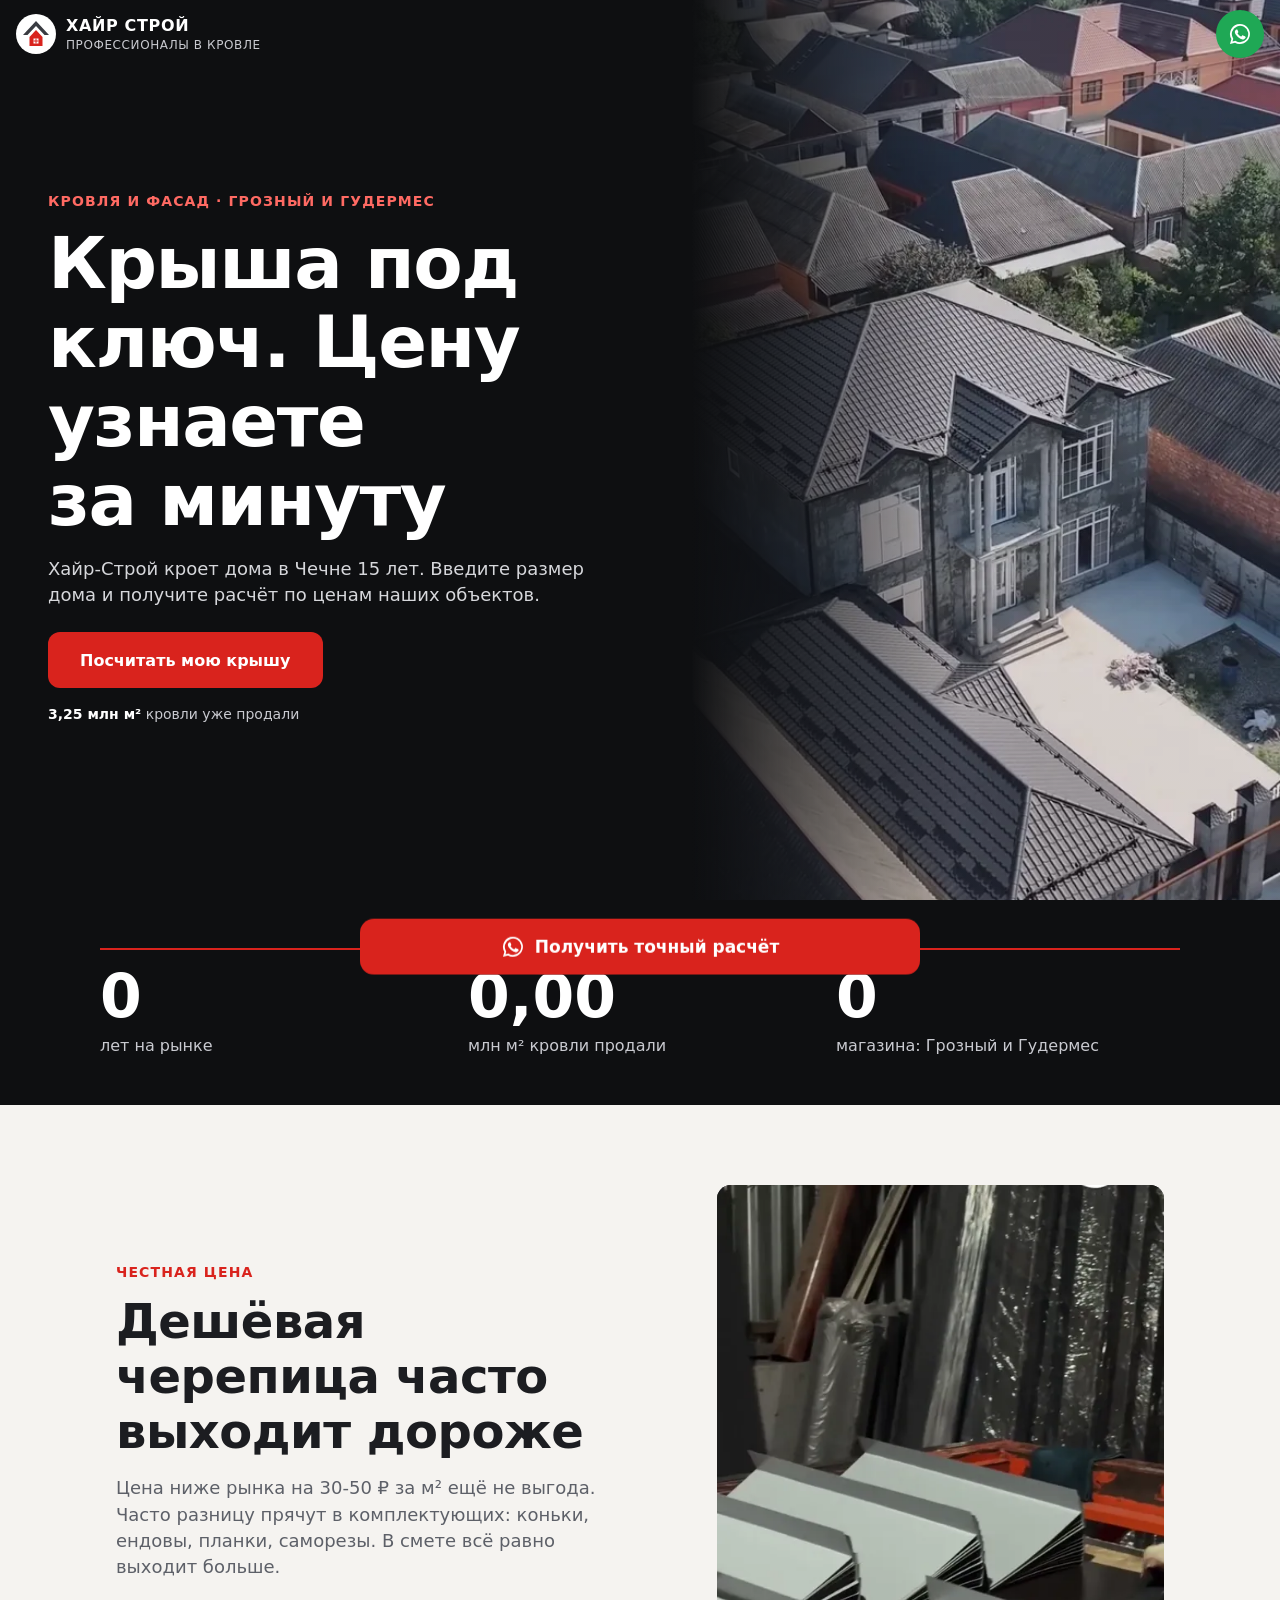
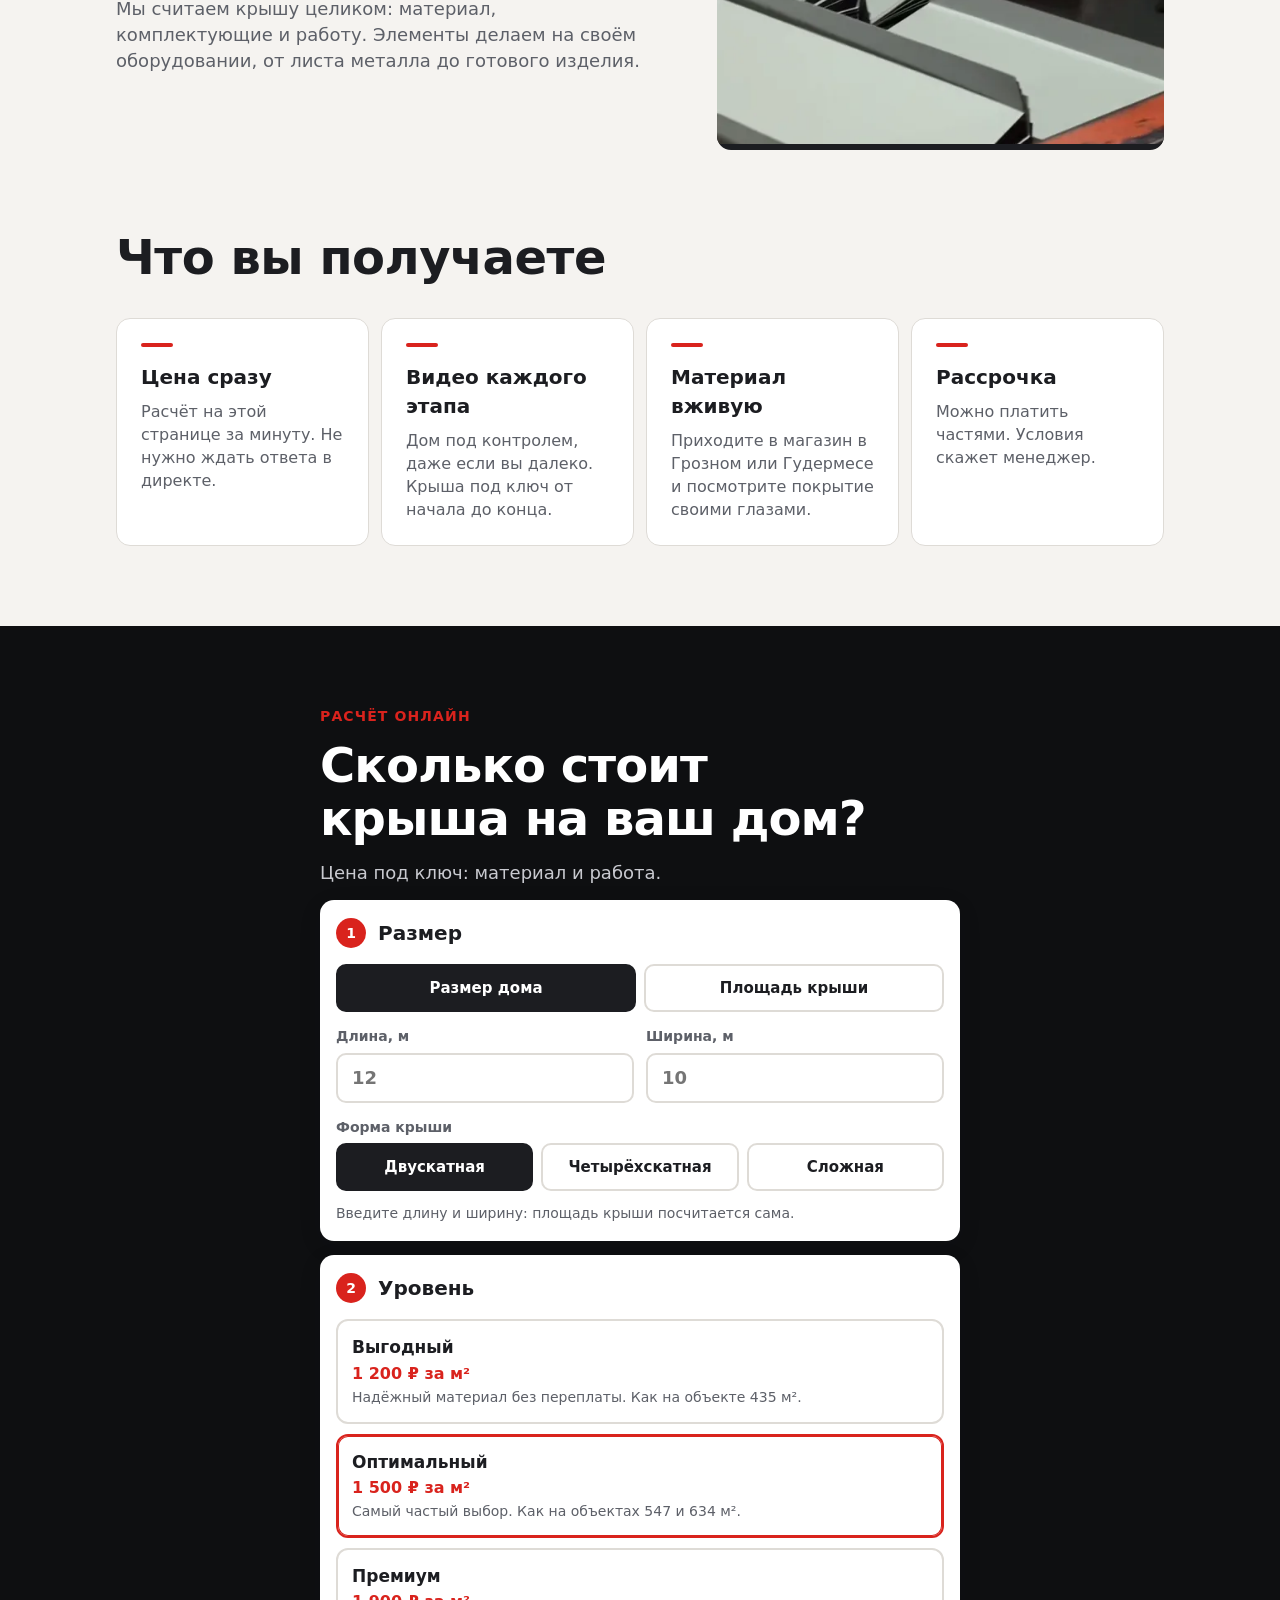
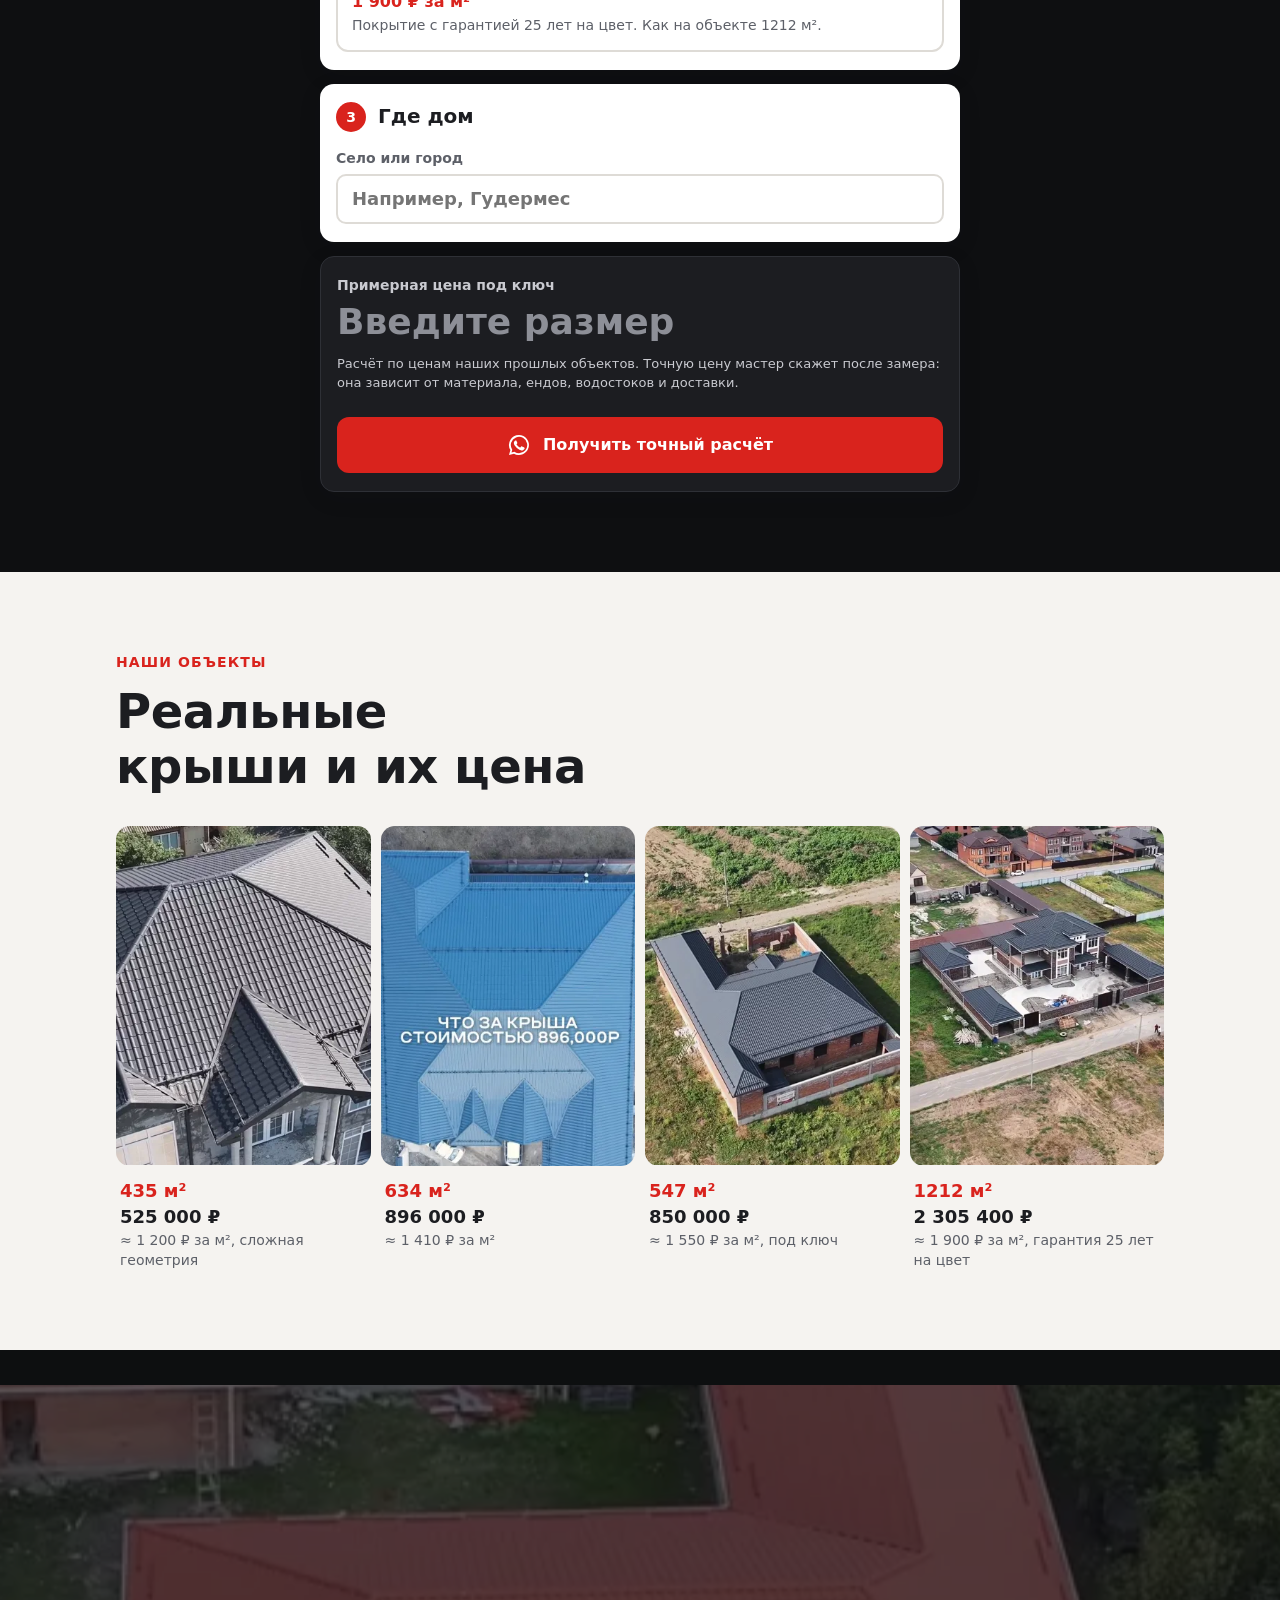
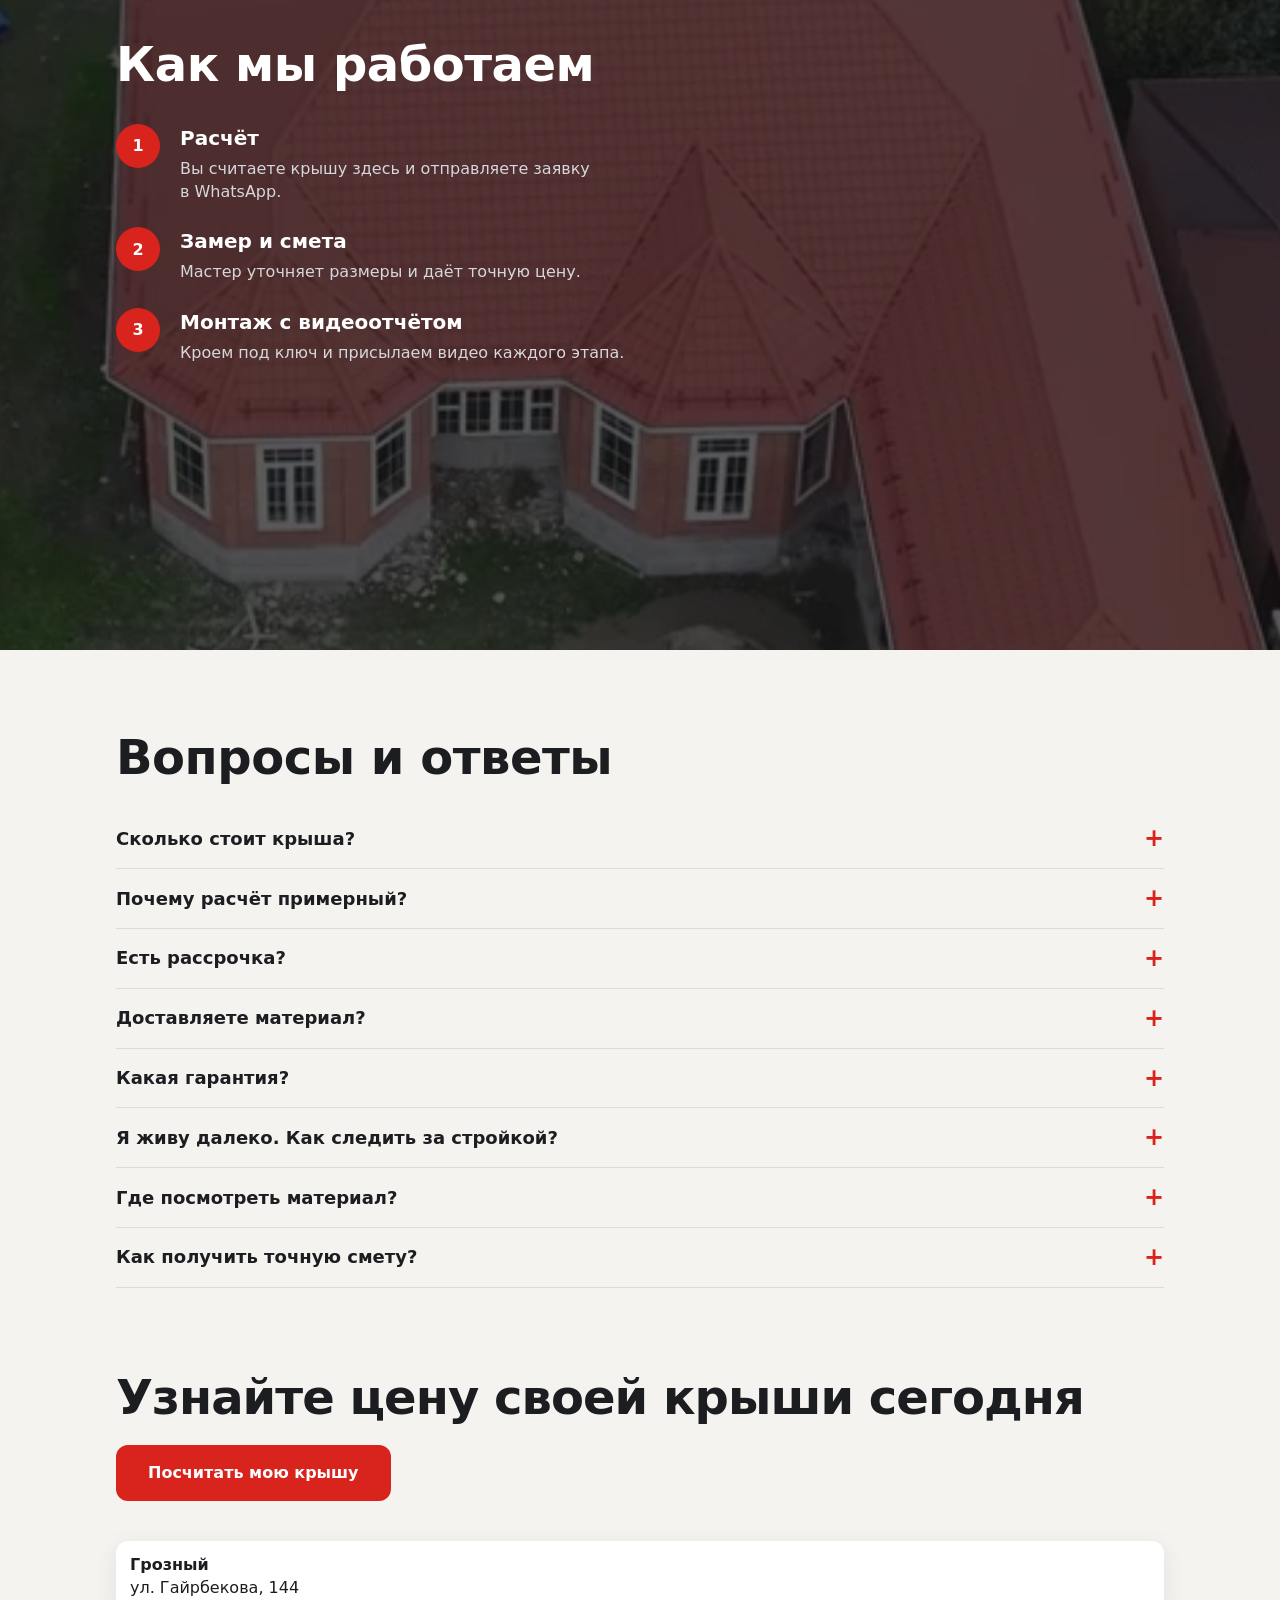
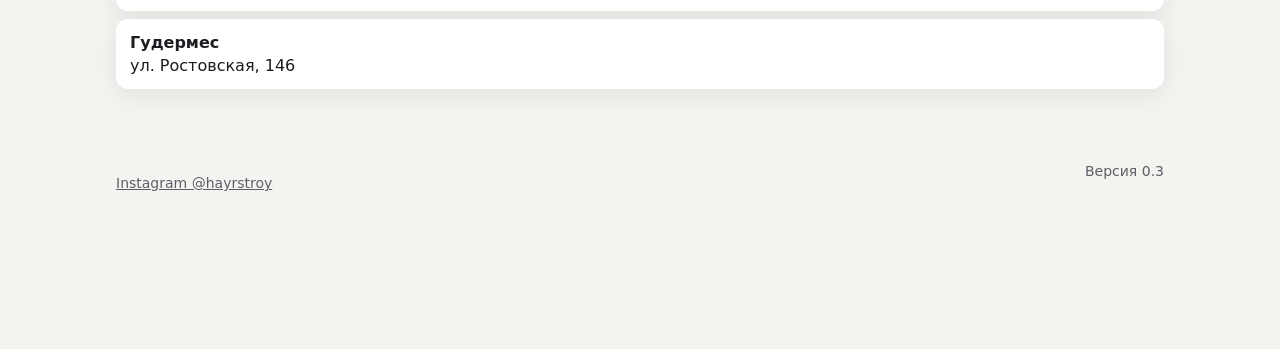
==== commit c942dae7: "0.3: быстрее и надёжнее Выложено скриптом выложить-сайт.py" ====
--- a/index.html
+++ b/index.html
@@ -8,10 +8,12 @@
 <meta name="description" content="Кровля под ключ от Хайр-Строй. Посчитайте цену крыши за минуту по ценам наших объектов. Грозный и Гудермес.">
 <meta property="og:title" content="Крыша под ключ. Цену узнаете за минуту">
 <meta property="og:description" content="Хайр-Строй: кровля и фасад, 15 лет на рынке. Расчёт крыши онлайн.">
-<meta property="og:image" content="img/hero.webp">
+<meta property="og:image" content="https://xasi88.github.io/hayr-stroy/img/hero.webp">
+<meta property="og:type" content="website">
+<meta property="og:locale" content="ru_RU">
 <meta name="theme-color" content="#16171a">
 <link rel="icon" href="img/znak.svg" type="image/svg+xml">
-<link rel="preload" as="image" href="img/hero.webp">
+<link rel="preload" as="image" href="img/hero.webp" fetchpriority="high">
 <link rel="stylesheet" href="css/tokens.css">
 <link rel="stylesheet" href="css/style.css">
 <link rel="stylesheet" href="css/landing.css">
@@ -60,7 +62,7 @@
       <p data-r>Мы считаем крышу целиком: материал, комплектующие и работу. Элементы делаем на своём оборудовании, от листа металла до готового изделия.</p>
     </div>
     <figure class="pochemu-video" data-r>
-      <video data-auto src="video/ceh.mp4" poster="img/ceh.webp" muted loop playsinline preload="none" aria-label="Изготовление элементов кровли"></video>
+      <video data-auto src="video/ceh.mp4" data-poster="img/ceh.webp" muted loop playsinline preload="none" aria-label="Изготовление элементов кровли"></video>
     </figure>
   </section>
 
@@ -82,7 +84,7 @@
 
       <div class="shag" data-r>
         <h3><i>1</i> Размер</h3>
-        <div class="vybor" role="radiogroup" aria-label="Что вы знаете">
+        <div class="vybor" role="group" aria-label="Что вы знаете">
           <button type="button" class="knopka-vybor" data-rezhim="dom" aria-pressed="true">Размер дома</button>
           <button type="button" class="knopka-vybor" data-rezhim="krysha" aria-pressed="false">Площадь крыши</button>
         </div>
@@ -92,7 +94,7 @@
             <label>Ширина, м<input id="shirina" inputmode="decimal" autocomplete="off" placeholder="10"></label>
           </div>
           <p class="metka">Форма крыши</p>
-          <div class="vybor tri" id="formy" role="radiogroup" aria-label="Форма крыши"></div>
+          <div class="vybor tri" id="formy" role="group" aria-label="Форма крыши"></div>
         </div>
         <div id="poKryshe" hidden>
           <label>Площадь крыши, м²<input id="ploshchad" inputmode="decimal" autocomplete="off" placeholder="200"></label>
@@ -102,7 +104,7 @@
 
       <div class="shag" data-r>
         <h3><i>2</i> Уровень</h3>
-        <div class="urovni" id="urovni" role="radiogroup" aria-label="Уровень кровли"></div>
+        <div class="urovni" id="urovni" role="group" aria-label="Уровень кровли"></div>
       </div>
 
       <div class="shag" data-r>
@@ -126,16 +128,16 @@
     <p class="nadzag" data-r>Наши объекты</p>
     <h2 id="hob" data-r>Реальные крыши и их цена</h2>
     <div class="lenta">
-      <figure data-r><div class="ramka"><video data-auto src="video/v-435.mp4" poster="img/v-435.webp" muted loop playsinline preload="none" aria-label="Крыша 435 м² с дрона"></video></div><figcaption><b>435 м²</b>525&nbsp;000&nbsp;₽<span>≈ 1&nbsp;200&nbsp;₽ за м², сложная геометрия</span></figcaption></figure>
+      <figure data-r><div class="ramka"><video data-auto src="video/v-435.mp4" data-poster="img/v-435.webp" muted loop playsinline preload="none" aria-label="Крыша 435 м² с дрона"></video></div><figcaption><b>435 м²</b>525&nbsp;000&nbsp;₽<span>≈ 1&nbsp;200&nbsp;₽ за м², сложная геометрия</span></figcaption></figure>
       <figure data-r><div class="ramka"><img src="img/obekt-634.webp" alt="Крыша 634 м² сверху" loading="lazy" width="353" height="460"></div><figcaption><b>634 м²</b>896&nbsp;000&nbsp;₽<span>≈ 1&nbsp;410&nbsp;₽ за м²</span></figcaption></figure>
-      <figure data-r><div class="ramka"><video data-auto src="video/v-547.mp4" poster="img/v-547.webp" muted loop playsinline preload="none" aria-label="Крыша 547 м² с дрона"></video></div><figcaption><b>547 м²</b>850&nbsp;000&nbsp;₽<span>≈ 1&nbsp;550&nbsp;₽ за м², под ключ</span></figcaption></figure>
-      <figure data-r><div class="ramka"><video data-auto src="video/v-1212.mp4" poster="img/v-1212.webp" muted loop playsinline preload="none" aria-label="Крыша 1212 м² с дрона"></video></div><figcaption><b>1212 м²</b>2&nbsp;305&nbsp;400&nbsp;₽<span>≈ 1&nbsp;900&nbsp;₽ за м², гарантия 25 лет на цвет</span></figcaption></figure>
+      <figure data-r><div class="ramka"><video data-auto src="video/v-547.mp4" data-poster="img/v-547.webp" muted loop playsinline preload="none" aria-label="Крыша 547 м² с дрона"></video></div><figcaption><b>547 м²</b>850&nbsp;000&nbsp;₽<span>≈ 1&nbsp;550&nbsp;₽ за м², под ключ</span></figcaption></figure>
+      <figure data-r><div class="ramka"><video data-auto src="video/v-1212.mp4" data-poster="img/v-1212.webp" muted loop playsinline preload="none" aria-label="Крыша 1212 м² с дрона"></video></div><figcaption><b>1212 м²</b>2&nbsp;305&nbsp;400&nbsp;₽<span>≈ 1&nbsp;900&nbsp;₽ за м², гарантия 25 лет на цвет</span></figcaption></figure>
     </div>
   </section>
 
   <section class="kak" aria-labelledby="hkak">
     <div class="kak-media" data-par>
-      <video data-auto src="video/krysha.mp4" poster="img/krysha.webp" muted loop playsinline preload="none" aria-hidden="true"></video>
+      <video data-auto src="video/krysha.mp4" data-poster="img/krysha.webp" muted loop playsinline preload="none" aria-hidden="true"></video>
     </div>
     <div class="kak-tekst">
       <h2 id="hkak" data-r>Как мы работаем</h2>
--- a/css/style.css
+++ b/css/style.css
@@ -4,7 +4,6 @@
   font: var(--r-tekst)/1.45 var(--shrift);
   color: var(--grafit);
   background: var(--fon);
-  padding-bottom: calc(96px + env(safe-area-inset-bottom));
 }
 main { max-width: var(--shirina); margin: 0 auto; padding: 0 var(--otstup); }
 img { display: block; max-width: 100%; height: auto; }
@@ -24,14 +23,7 @@
   border-radius: 50%; background: var(--wa); color: var(--belyj);
 }
 
-.vstup { padding: 28px 0 8px; }
 h1 { font-size: var(--r-h1); line-height: 1.12; letter-spacing: -0.01em; }
-.vstup p { margin-top: 10px; color: var(--seryj); }
-h2 { font-size: var(--r-h2); display: flex; align-items: center; gap: 10px; margin-bottom: 14px; }
-h2 i {
-  font-style: normal; display: grid; place-items: center; width: 30px; height: 30px;
-  border-radius: 50%; background: var(--krasnyj); color: var(--belyj); font-size: 0.95rem;
-}
 
 .shag, .itog {
   background: var(--belyj); border-radius: var(--radius); padding: 18px var(--otstup);
@@ -76,7 +68,6 @@
 .itog.gotovo .summa { color: var(--belyj); }
 .itog:not(.gotovo) .summa { color: #8d8f97; }
 
-.obekty { margin-top: 28px; }
 .lenta {
   display: grid; grid-auto-flow: column; grid-auto-columns: 62%; gap: 10px;
   overflow-x: auto; scroll-snap-type: x mandatory; padding-bottom: 6px;
@@ -88,10 +79,6 @@
 .lenta figcaption b { display: block; color: var(--krasnyj); }
 .lenta figcaption span { display: block; font-weight: 500; font-size: var(--r-melko); color: var(--seryj); }
 
-.o-nas { margin: 28px 0 12px; }
-.fakty { list-style: none; padding: 0; display: grid; grid-template-columns: repeat(3, 1fr); gap: 8px; margin-bottom: 24px; }
-.fakty li { background: var(--belyj); border-radius: 12px; padding: 12px 10px; font-size: var(--r-melko); color: var(--seryj); box-shadow: var(--ten); }
-.fakty b { display: block; font-size: 1.05rem; color: var(--grafit); }
 .adresa { list-style: none; padding: 0; display: grid; gap: 8px; }
 .adresa li { background: var(--belyj); border-radius: 12px; padding: 12px 14px; box-shadow: var(--ten); }
 .adresa b { display: block; }
--- a/css/landing.css
+++ b/css/landing.css
@@ -28,7 +28,7 @@
 .geroj-media { position: absolute; inset: 0; will-change: transform; }
 .geroj-media video { width: 100%; height: 100%; object-fit: cover; }
 .geroj::after { content: ""; position: absolute; inset: 0; background: linear-gradient(to top, rgb(14 15 17 / 0.92) 8%, rgb(14 15 17 / 0.35) 55%, rgb(14 15 17 / 0.5)); }
-.geroj-tekst { position: relative; z-index: 1; padding: 96px 16px 48px; max-width: 680px; will-change: transform, opacity; }
+.geroj-tekst { position: relative; z-index: 1; padding: 96px 16px 48px; max-width: 680px; }
 .geroj h1 { font-size: 36px; line-height: 1.1; letter-spacing: -0.02em; font-weight: 800; }
 .geroj .podzag { color: #d6d7db; }
 .geroj .nadzag { color: #ff6a63; }
@@ -77,7 +77,7 @@
 /* Как работаем */
 .kak { position: relative; margin-top: 80px; min-height: 100svh; display: grid; align-items: center; overflow: hidden; color: var(--belyj); background: var(--chernyj); }
 .kak-media { position: absolute; inset: 0; }
-.kak-media video { width: 100%; height: 100%; object-fit: cover; will-change: transform; }
+.kak-media video { width: 100%; height: 100%; object-fit: cover; }
 .kak::after { content: ""; position: absolute; inset: 0; background: rgb(14 15 17 / 0.68); }
 .kak-tekst { position: relative; z-index: 1; width: 100%; max-width: 1080px; margin: 0 auto; padding: 80px 16px; }
 .kak ol { list-style: none; padding: 0; margin-top: 32px; display: grid; gap: 24px; counter-reset: shag; }
@@ -101,11 +101,10 @@
 .podval a { color: inherit; min-height: 44px; display: inline-flex; align-items: center; }
 
 /* Нижняя кнопка: только после первого экрана */
-.niz { transform: translateY(110%); transition: transform 0.5s var(--krivaya); }
-.niz.vidna { transform: none; }
+.niz { transform: translateY(110%); visibility: hidden; transition: transform 0.5s var(--krivaya), visibility 0s 0.5s; }
+.niz.vidna { transform: none; visibility: visible; transition: transform 0.5s var(--krivaya); }
+input[aria-invalid] { border-color: var(--krasnyj); }
 
-/* До загрузки скрипта и без него всё видно; со скриптом появляется при прокрутке */
-.dvizh [data-r] { will-change: transform, opacity; }
 
 @media (min-width: 768px) {
   .geroj h1 { font-size: 60px; }
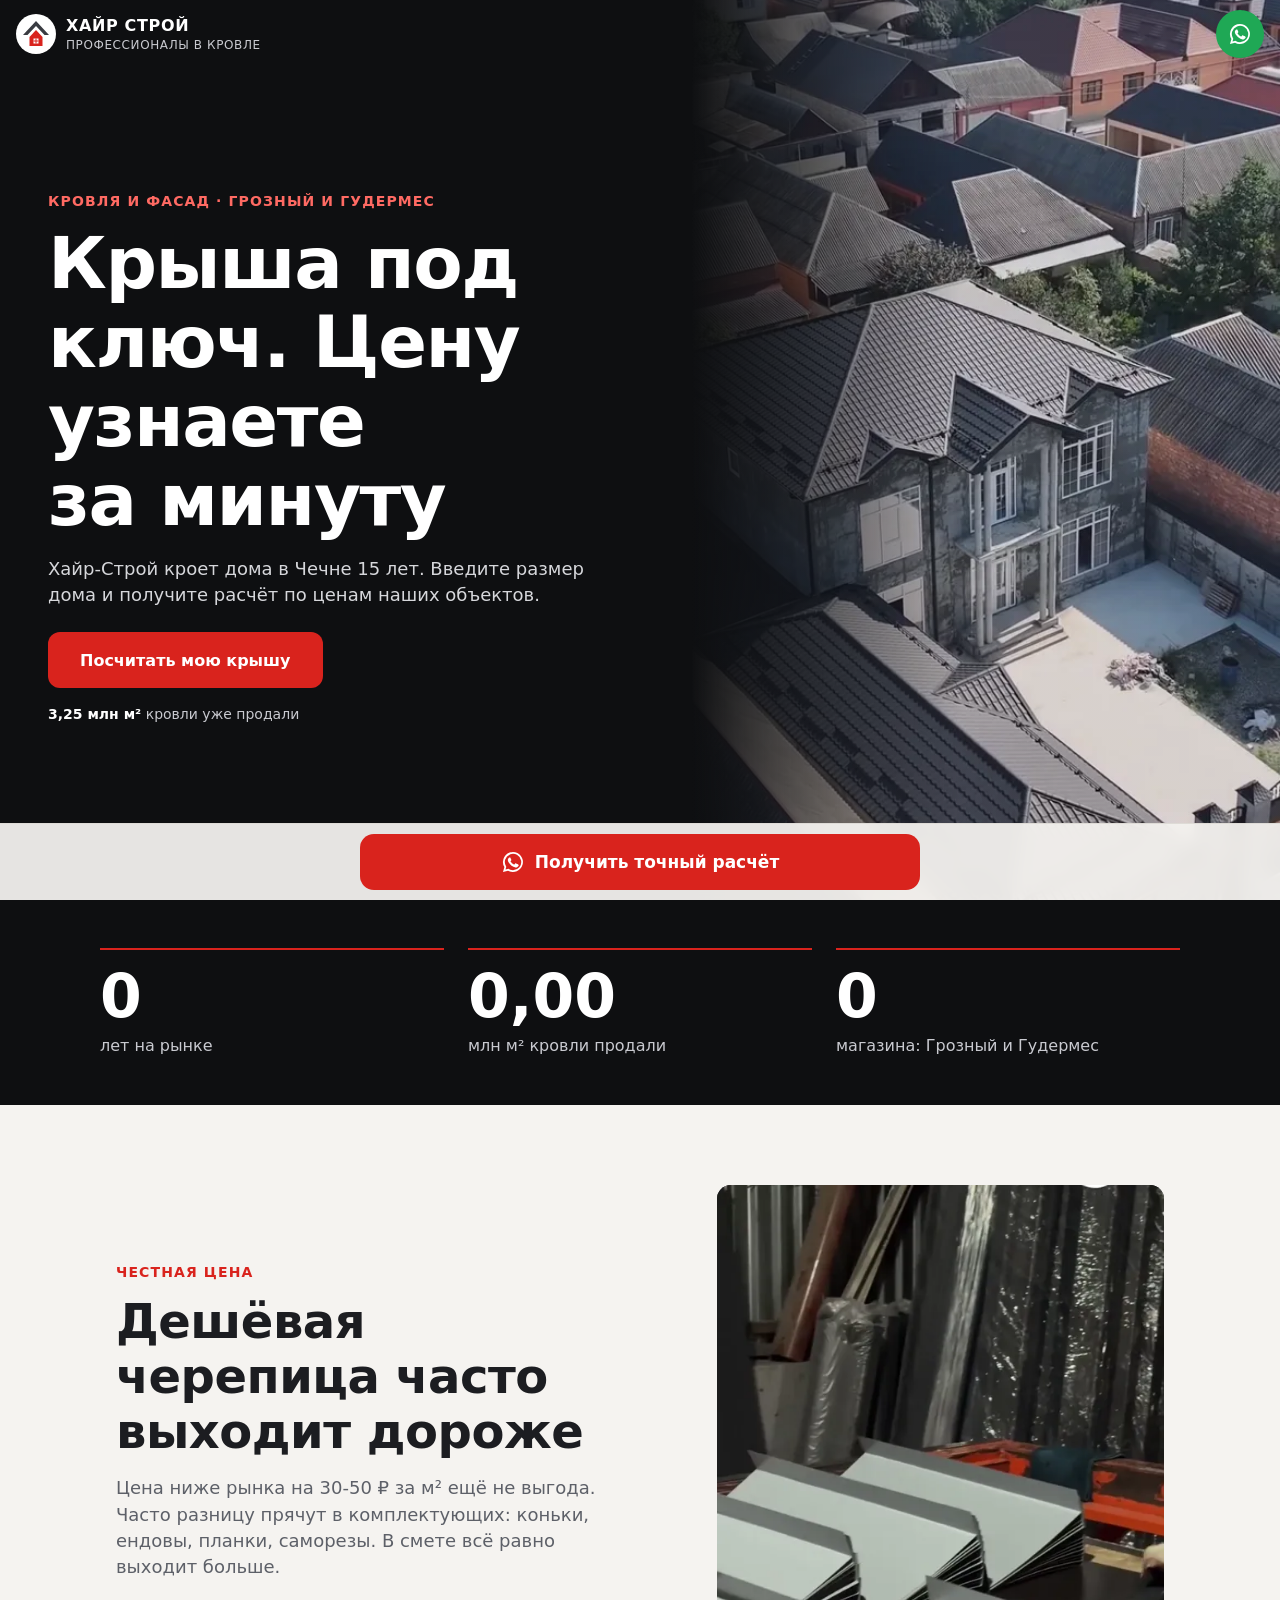
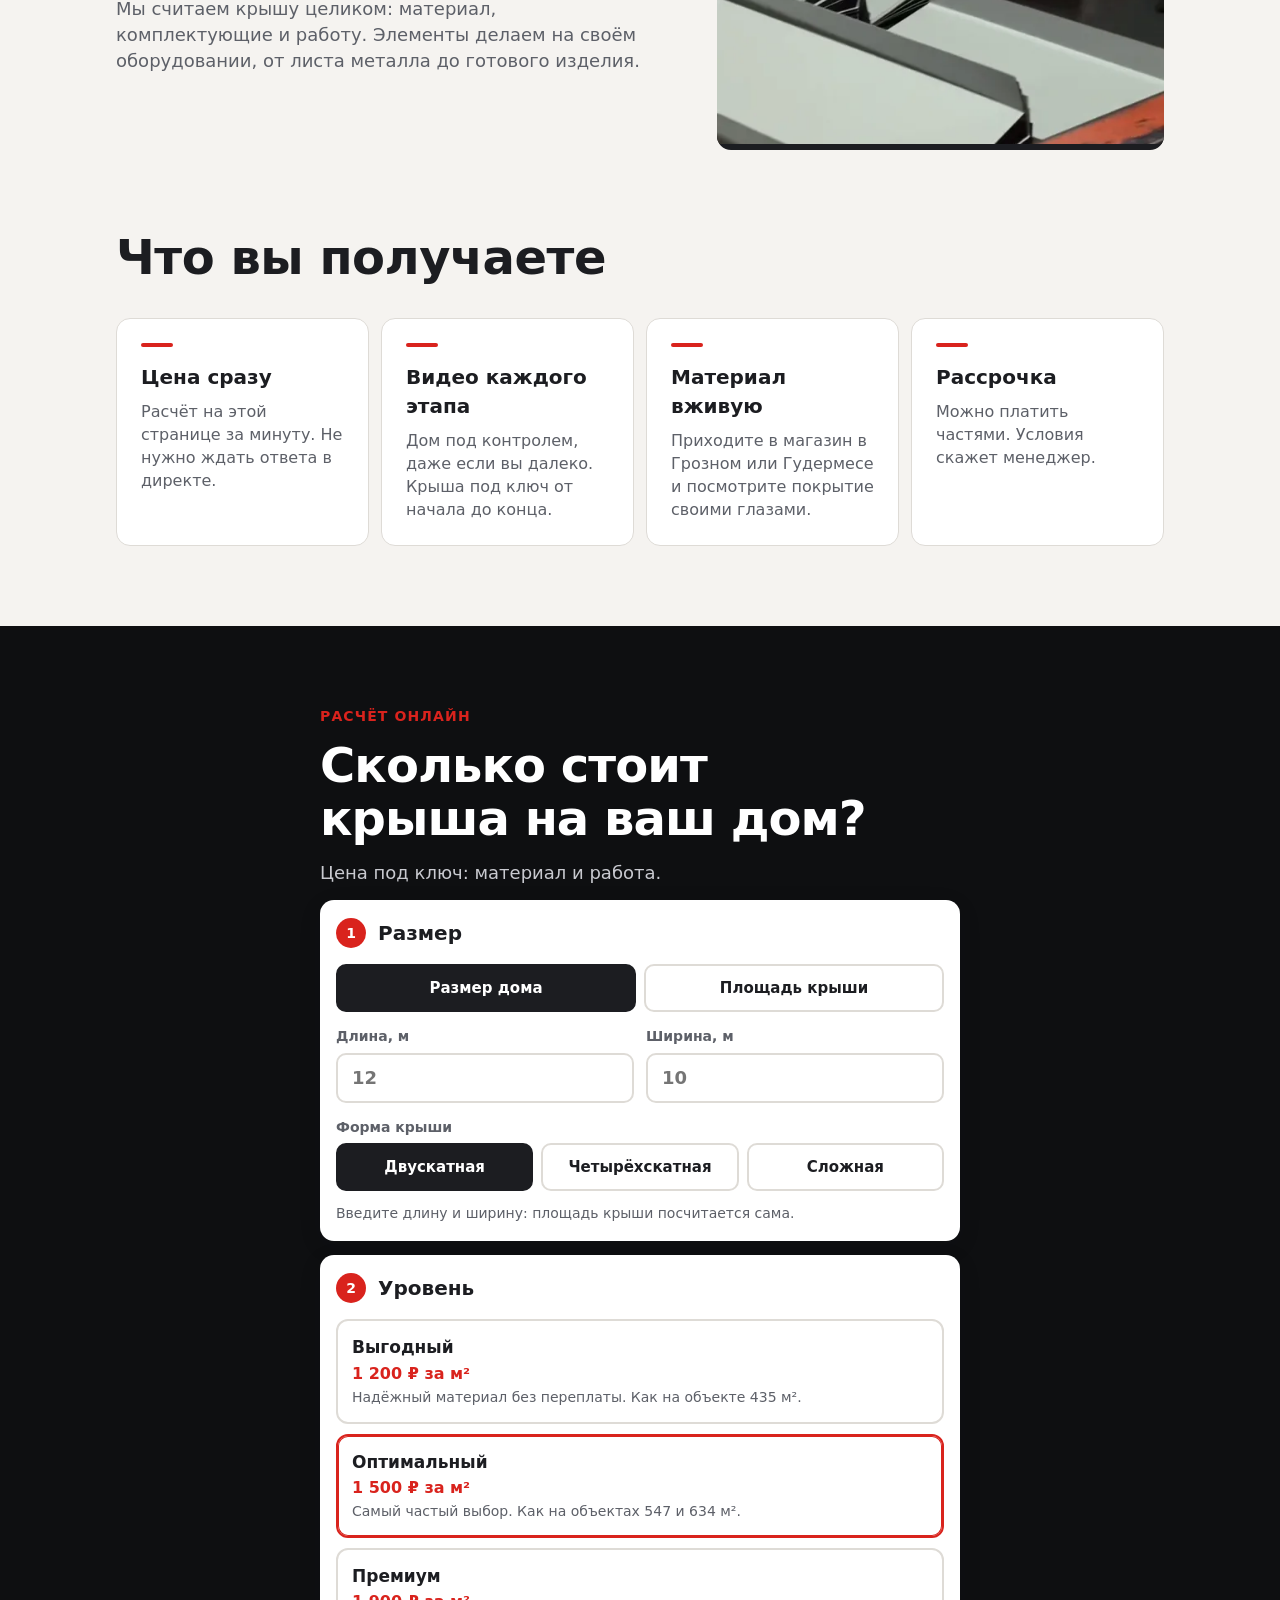
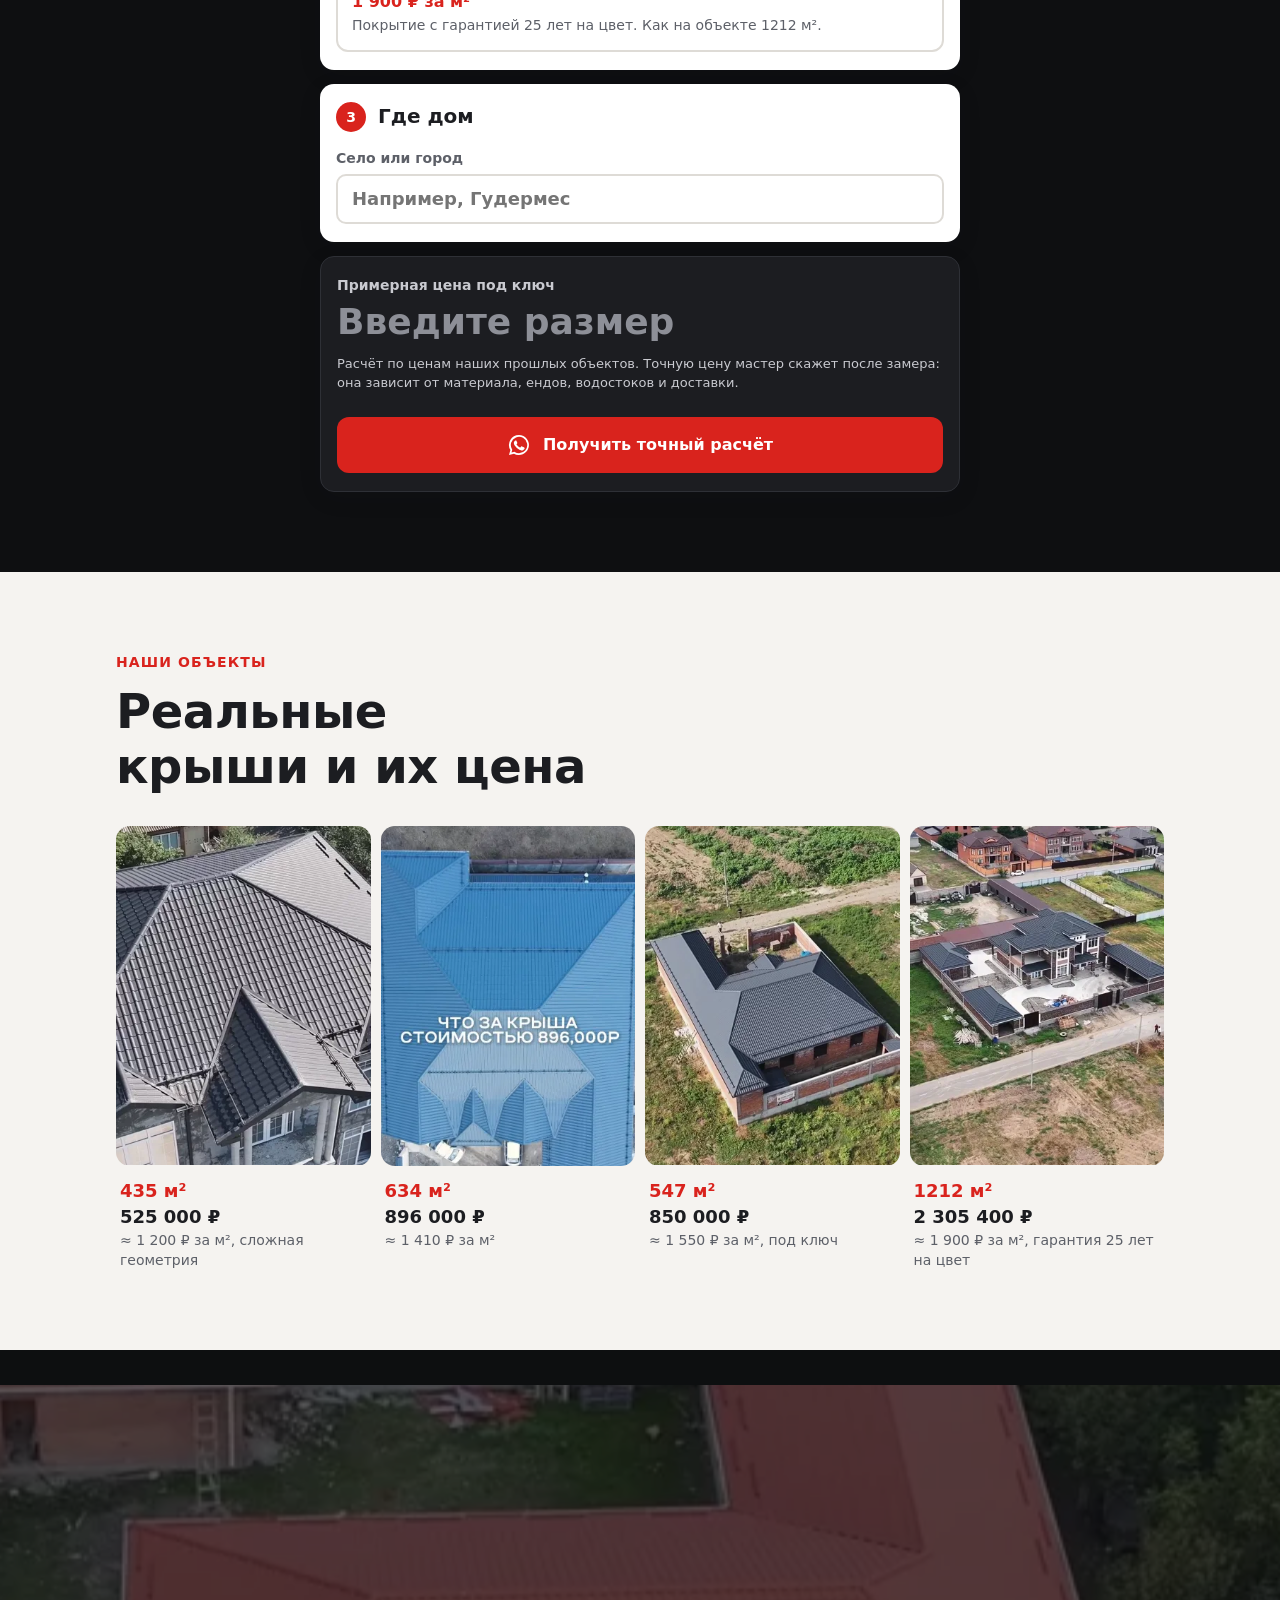
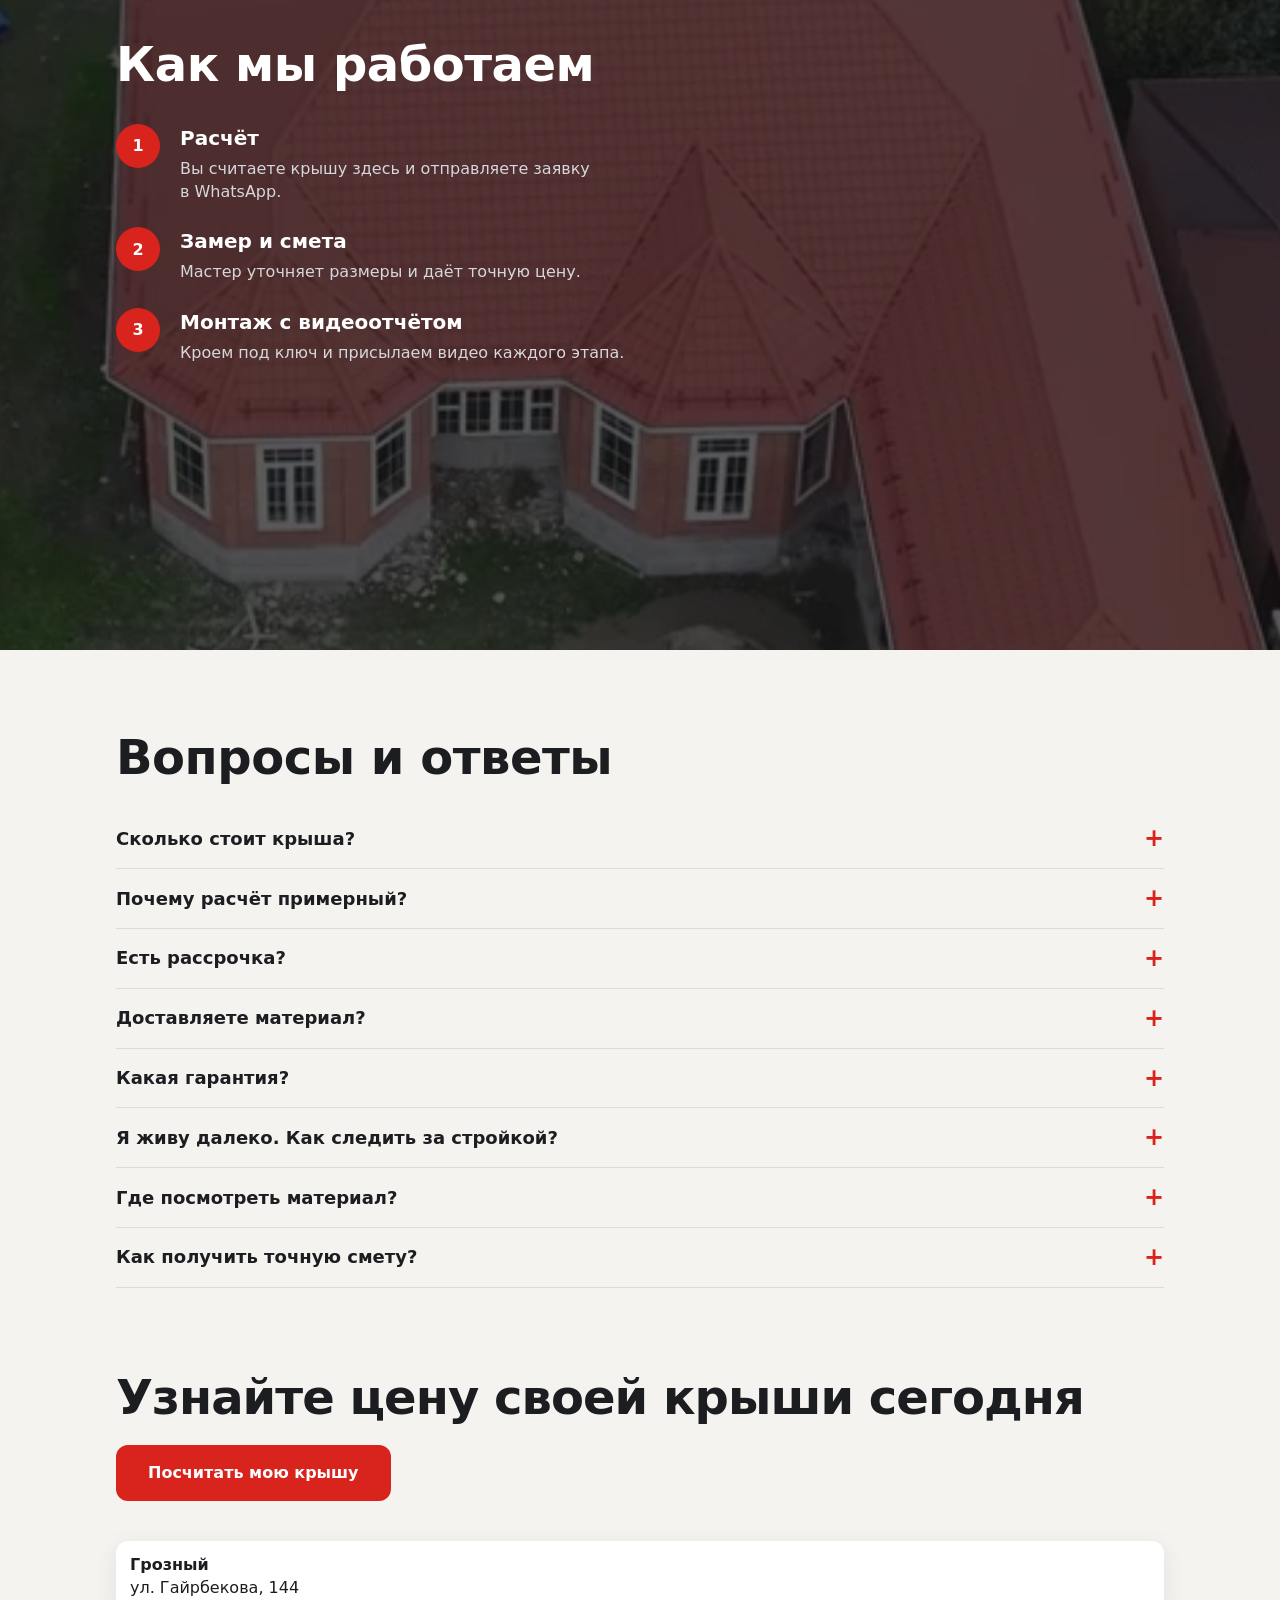
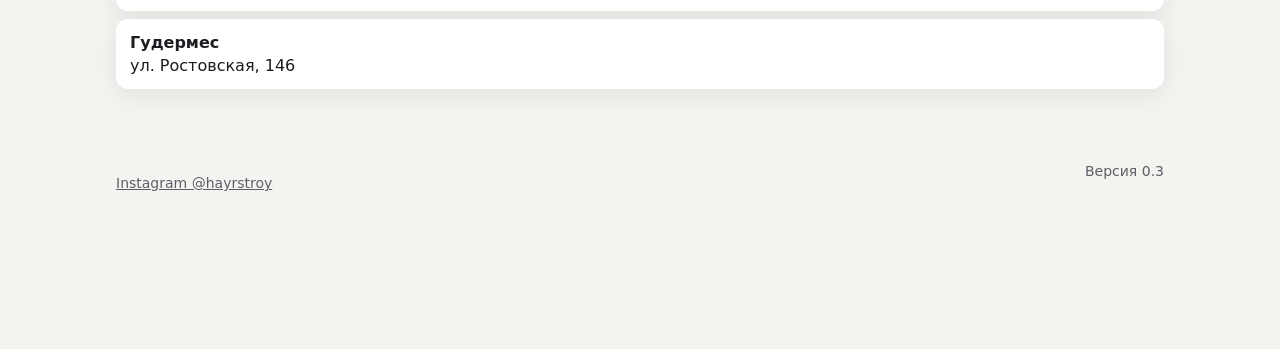
==== commit 3a0bdc92: "0.3: номер версии в адресах файлов Выложено скриптом выложить-сайт.py" ====
--- a/index.html
+++ b/index.html
@@ -14,11 +14,11 @@
 <meta name="theme-color" content="#16171a">
 <link rel="icon" href="img/znak.svg" type="image/svg+xml">
 <link rel="preload" as="image" href="img/hero.webp" fetchpriority="high">
-<link rel="stylesheet" href="css/tokens.css">
-<link rel="stylesheet" href="css/style.css">
-<link rel="stylesheet" href="css/landing.css">
-<script type="module" src="js/app.js"></script>
-<script type="module" src="js/motion.js"></script>
+<link rel="stylesheet" href="css/tokens.css?v=0.3">
+<link rel="stylesheet" href="css/style.css?v=0.3">
+<link rel="stylesheet" href="css/landing.css?v=0.3">
+<script type="module" src="js/app.js?v=0.3"></script>
+<script type="module" src="js/motion.js?v=0.3"></script>
 </head>
 <body>
 <a class="k-soderzhaniyu" href="#raschet">К расчёту крыши</a>
